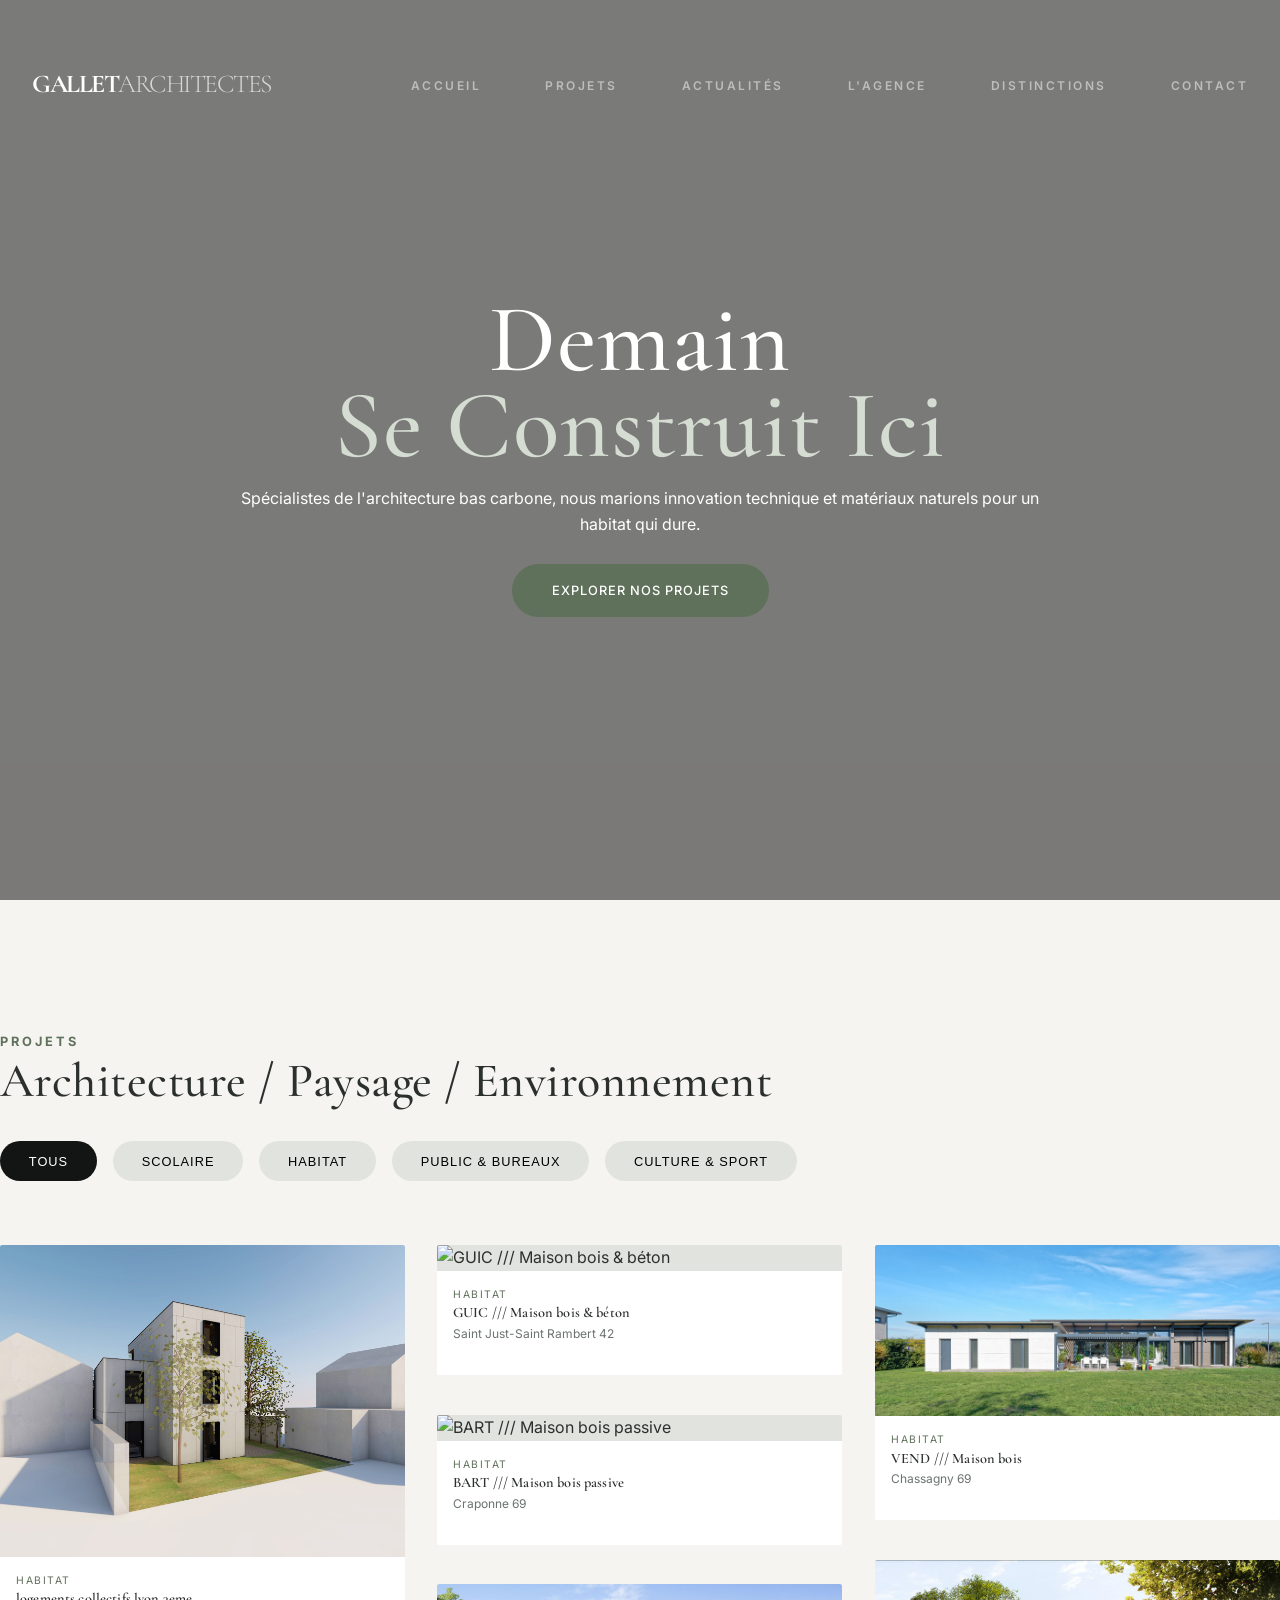
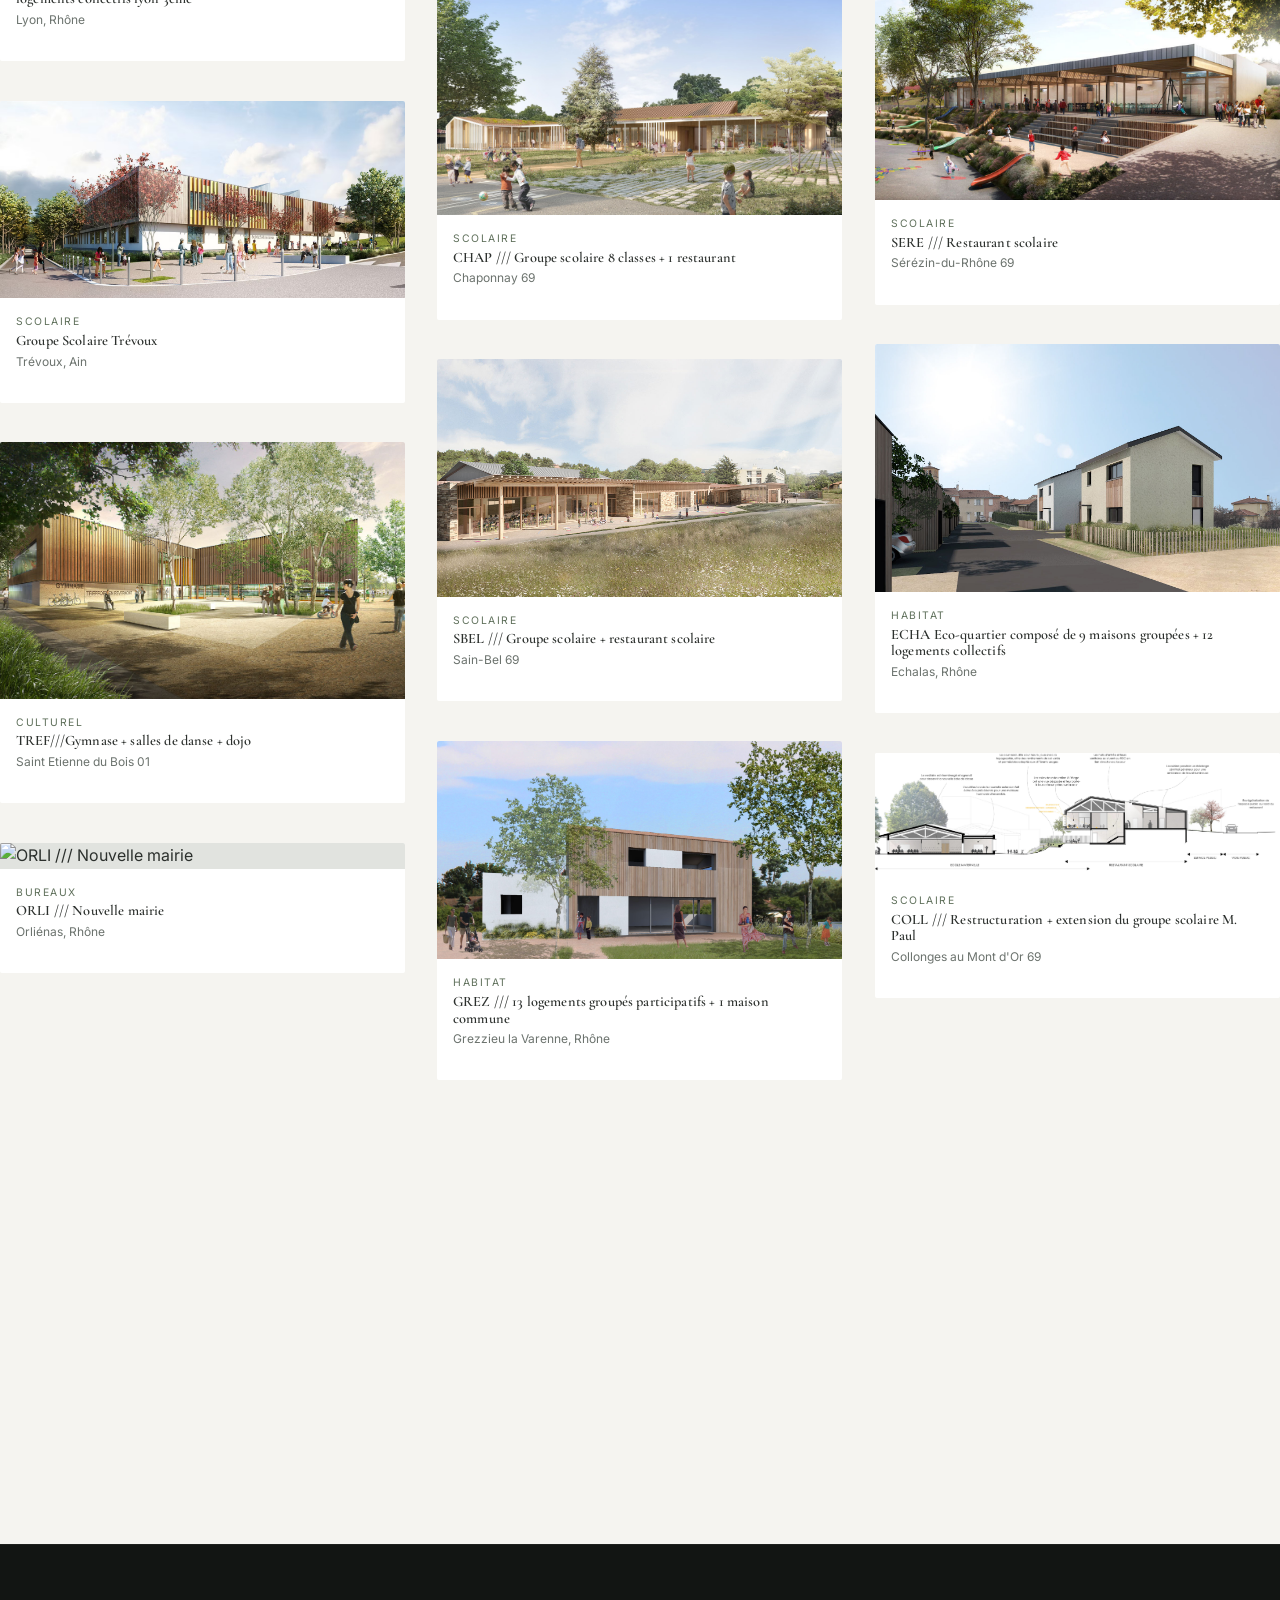
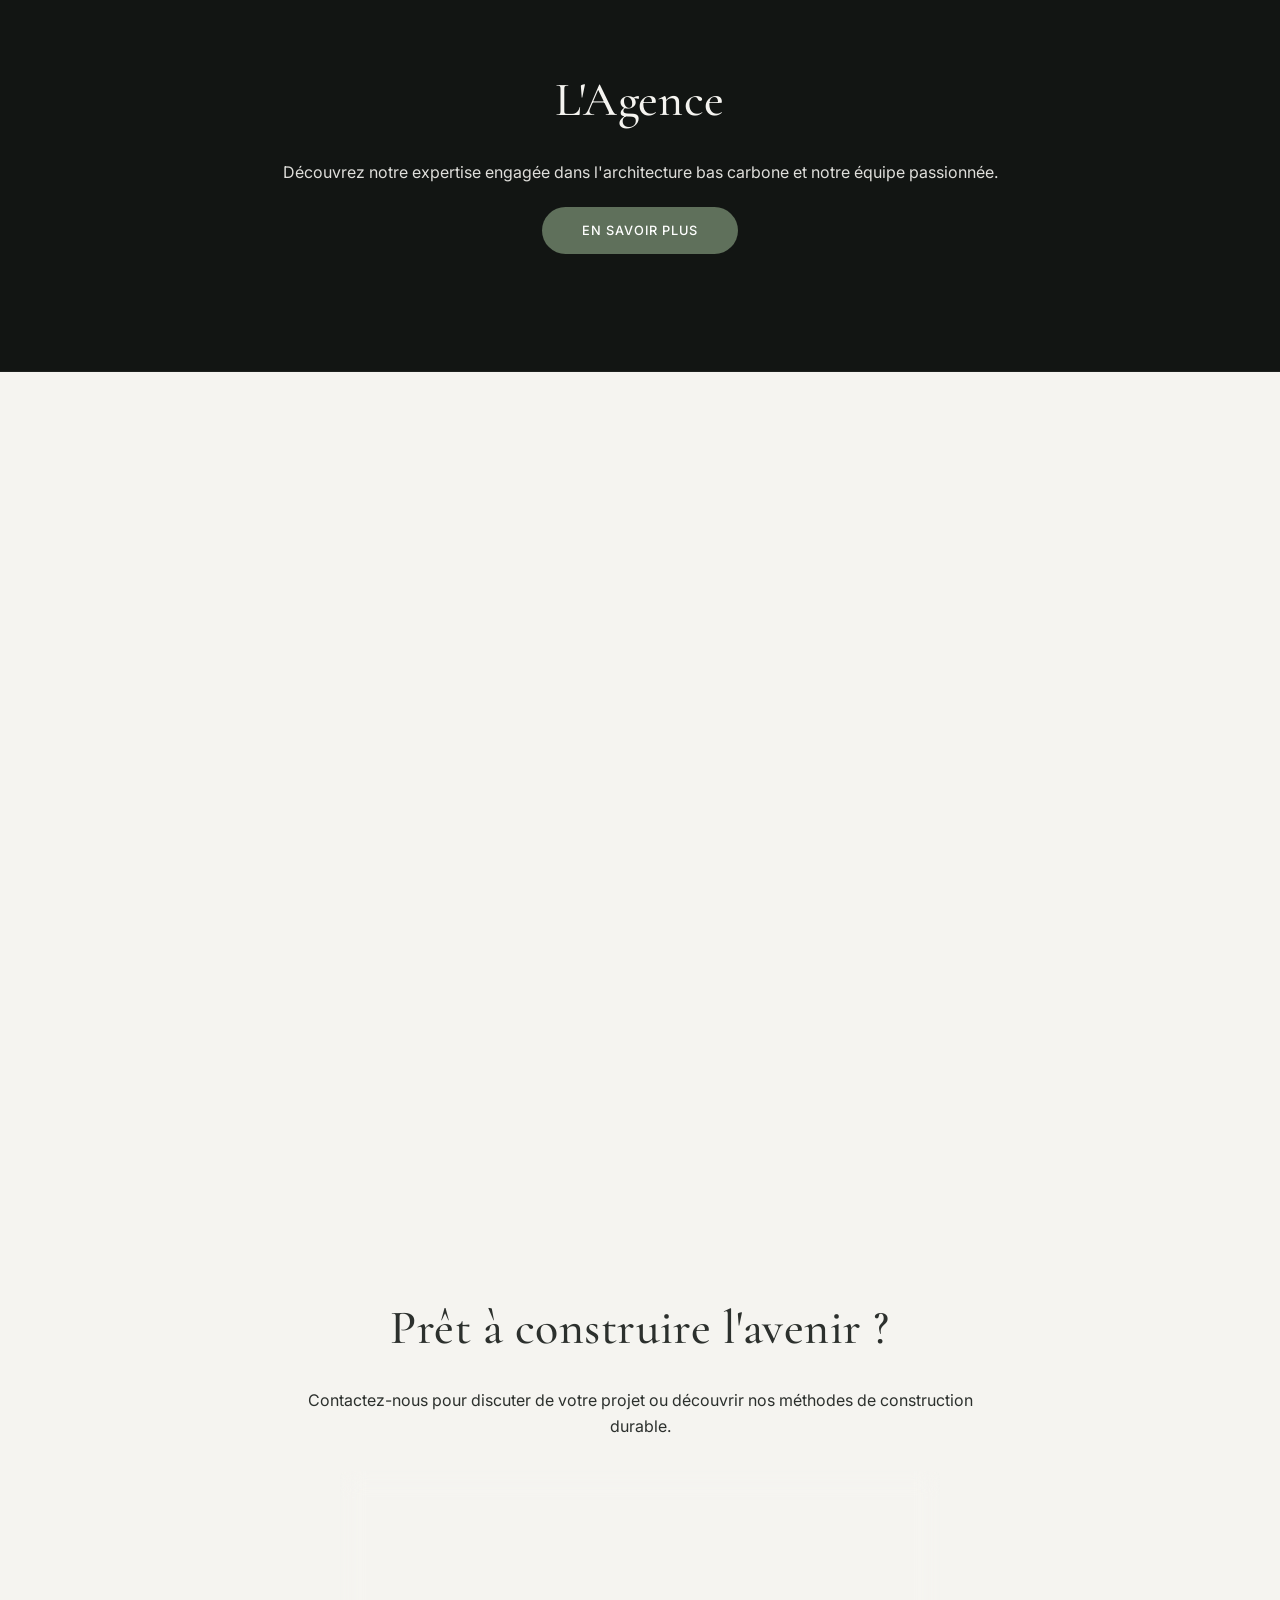
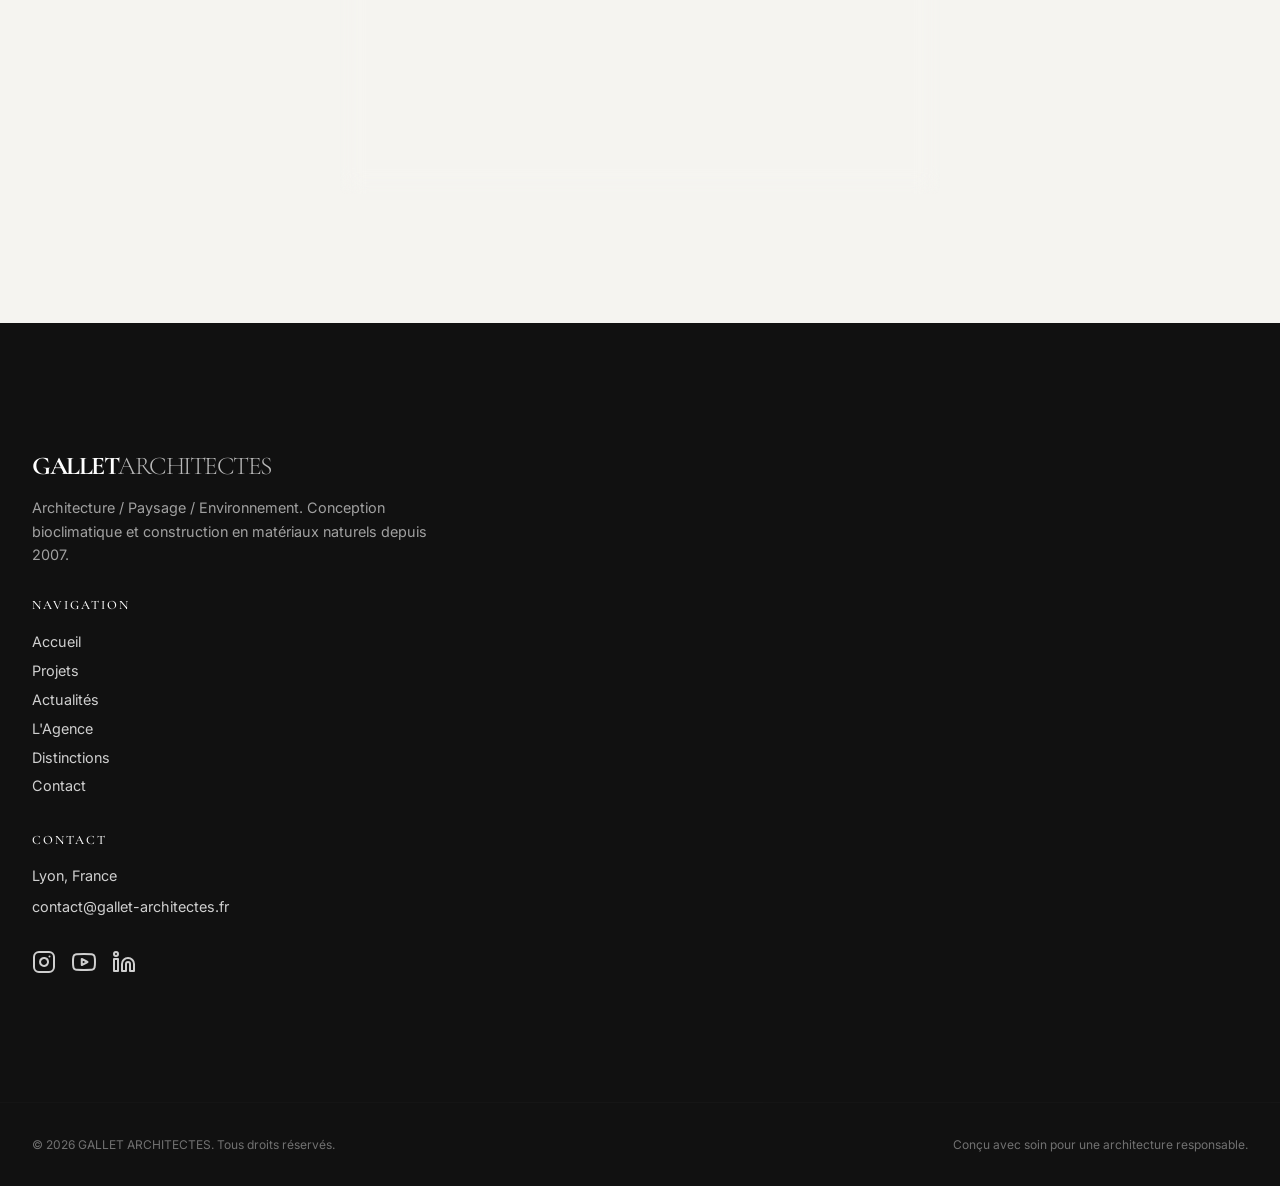
==== index.html @ 4861ad8f "premier commit" ====
<!DOCTYPE html>
<html lang="fr">

<head>
    <meta charset="UTF-8">
    <meta name="viewport" content="width=device-width, initial-scale=1.0">
    <title>GALLET ARCHITECTES | Architecture Bas Carbone & Environnement</title>
    <meta name="description"
        content="Agence d'architecture à Lyon spécialisée dans la construction durable : bois, paille, pierre massive et habitat passif.">

    <!-- Fonts -->
    <link rel="preconnect" href="https://fonts.googleapis.com">
    <link rel="preconnect" href="https://fonts.gstatic.com" crossorigin>
    <link
        href="https://fonts.googleapis.com/css2?family=Cormorant+Garamond:ital,wght@0,300;0,400;0,500;0,600;0,700;1,300;1,400&family=Inter:wght@300;400;500;600&display=swap"
        rel="stylesheet">

    <!-- Favicon -->
    <link rel="icon" type="image/svg+xml" href="favicon.svg">

    <!-- Styles -->
    <link rel="stylesheet" href="style.css">

    <style>
        /* In-page styling for specific 2.0 high-premium effects */
        .glass-card {
            background: rgba(245, 244, 240, 0.12);
            backdrop-filter: blur(12px);
            border: 1px solid rgba(255, 255, 255, 0.15);
            border-radius: 4px;
            padding: var(--space-md);
            transition: var(--transition);
        }

        .glass-card:hover {
            background: rgba(255, 255, 255, 0.2);
            border-color: var(--accent-light);
            box-shadow: 0 20px 40px rgba(0, 0, 0, 0.1);
        }

        .bg-dark {
            background-color: var(--primary);
            color: var(--off-white);
            border-top: 1px solid rgba(255, 255, 255, 0.05);
            border-bottom: 1px solid rgba(255, 255, 255, 0.05);
        }
    </style>
</head>

<body>

    <header id="main-header">
        <div class="container nav-content">
            <a href="#" class="logo">GALLET<span>ARCHITECTES</span></a>
            <button id="menu-toggle" aria-label="Menu">
                <span></span>
                <span></span>
                <span></span>
            </button>
            <nav id="main-nav">
                <ul>
                    <li><a href="index.html">Accueil</a></li>
                    <li><a href="projet.html">Projets</a></li>
                    <li><a href="actualites.html">Actualités</a></li>
                    <li><a href="agence.html">L'Agence</a></li>
                    <li><a href="distinctions.html">Distinctions</a></li>
                    <li><a href="index.html#contact">Contact</a></li>
                </ul>
            </nav>
        </div>
    </header>

    <main>
        <!-- Hero Section -->
        <section class="hero">
            <div class="video-background">
                <video autoplay muted loop playsinline>
                    <source src="video/video.mp4" type="video/mp4">
                    Votre navigateur ne supporte pas la vidéo.
                </video>
            </div>
            <div class="hero-overlay"></div>
            <div class="container hero-content">
                <h1 class="reveal">Demain <br><span>Se Construit Ici</span></h1>
                <p class="reveal" style="margin-bottom: 2.5rem;">Spécialistes de l'architecture bas carbone, nous
                    marions innovation technique et
                    matériaux naturels pour un habitat qui dure.</p>
                <div class="reveal">
                    <a href="projet.html" class="filter-btn active"
                        style="padding: 1.2rem 2.5rem; background: var(--accent); border: none;">Explorer nos
                        projets</a>
                </div>
            </div>
        </section>



        <!-- Projects Section -->
        <section id="projets" class="section-padding container">
            <div class="projects-header reveal">
                <span
                    style="text-transform: uppercase; letter-spacing: 3px; font-size: 0.8rem; color: var(--accent); font-weight: 700;">Projets</span>
                <h2 class="section-title">Architecture / Paysage / Environnement</h2>
                <div class="filter-group">
                    <button class="filter-btn active" data-filter="all">Tous</button>
                    <button class="filter-btn" data-filter="scolaire">Scolaire</button>
                    <button class="filter-btn" data-filter="habitat">Habitat</button>
                    <button class="filter-btn" data-filter="bureaux">Public & Bureaux</button>
                    <button class="filter-btn" data-filter="culturel">Culture & Sport</button>
                </div>
            </div>

            <div id="project-grid" class="project-grid grid reveal">
                <!-- Dynamically populated by script.js -->
            </div>
        </section>

        <!-- Agency Teaser Section -->
        <section id="agence" class="section-padding bg-dark">
            <div class="container" style="text-align: center;">
                <h2 class="section-title">L'Agence</h2>
                <p style="max-width: 800px; margin: 0 auto var(--space-md); opacity: 0.9;">Découvrez notre expertise
                    engagée dans l'architecture bas carbone et notre équipe passionnée.</p>
                <a href="agence.html" class="filter-btn active"
                    style="padding: 1rem 2.5rem; background: var(--accent); border: none;">En savoir plus</a>
            </div>
        </section>

        <!-- News Section -->
        <section id="news" class="section-padding container">
            <div class="reveal" style="margin-bottom: var(--space-lg); text-align: center;">
                <span
                    style="text-transform: uppercase; letter-spacing: 3px; font-size: 0.8rem; color: var(--accent); font-weight: 700;">Actualités</span>
                <h2 class="section-title"><a href="actualites.html">Dernières Nouvelles</a></h2>
            </div>

            <div id="news-container" class="grid">
                <!-- Dynamically populated by script.js -->
            </div>
        </section>

        <!-- CTA Section -->
        <section class="section-padding reveal" style="background-color: var(--off-white); text-align: center;">
            <div class="container">
                <h2 class="section-title">Prêt à construire l'avenir ?</h2>
                <p style="max-width: 700px; margin: 0 auto var(--space-md);">Contactez-nous pour discuter de votre
                    projet ou découvrir nos méthodes de construction durable.</p>
                <div id="contact" style="max-width: 600px; margin: 0 auto; text-align: left;">
                    <form id="contact-form" class="glass-card"
                        style="display: flex; flex-direction: column; gap: 1rem; background: white; padding: 2rem; border-radius: 8px; box-shadow: var(--shadow);">
                        <div style="display: flex; gap: 1rem; flex-wrap: wrap;">
                            <input type="text" placeholder="Votre nom" required
                                style="flex: 1; min-width: 200px; padding: 1rem; border: 1px solid var(--gray-light); border-radius: 4px; font-family: var(--font-main);">
                            <input type="email" placeholder="Votre email" required
                                style="flex: 1; min-width: 200px; padding: 1rem; border: 1px solid var(--gray-light); border-radius: 4px; font-family: var(--font-main);">
                        </div>
                        <textarea placeholder="Parlez-nous de votre projet..." required rows="5"
                            style="padding: 1rem; border: 1px solid var(--gray-light); border-radius: 4px; font-family: var(--font-main); resize: vertical;"></textarea>
                        <button type="submit" class="filter-btn active"
                            style="padding: 1.2rem; background: var(--primary); border: none; align-self: flex-start; margin-top: 0.5rem;">Envoyer
                            ma demande</button>
                    </form>
                </div>
            </div>
        </section>
    </main>

    <footer style="background: #111; color: white; padding: var(--space-xl) 0 var(--space-md);">
        <div class="container grid">
            <div>
                <h3 class="logo" style="margin-bottom: var(--space-sm);">GALLET<span>ARCHITECTES</span></h3>
                <p style="font-size: 0.9rem; opacity: 0.6; max-width: 400px;">Architecture / Paysage / Environnement.
                    Conception bioclimatique et construction en matériaux naturels depuis 2007.</p>
            </div>
            <div>
                <h4
                    style="margin-bottom: var(--space-sm); text-transform: uppercase; letter-spacing: 2px; font-size: 0.8rem;">
                    Navigation</h4>
                <ul style="font-size: 0.9rem; opacity: 0.8; line-height: 2;">
                    <li><a href="index.html">Accueil</a></li>
                    <li><a href="projet.html">Projets</a></li>
                    <li><a href="actualites.html">Actualités</a></li>
                    <li><a href="agence.html">L'Agence</a></li>
                    <li><a href="distinctions.html">Distinctions</a></li>
                    <li><a href="index.html#contact">Contact</a></li>
                </ul>
            </div>
            <div>
                <h4
                    style="margin-bottom: var(--space-sm); text-transform: uppercase; letter-spacing: 2px; font-size: 0.8rem;">
                    Contact</h4>
                <p style="font-size: 0.9rem; opacity: 0.8;">Lyon, France</p>
                <p style="font-size: 0.9rem; opacity: 0.8; margin-top: 0.5rem;">contact@gallet-architectes.fr</p>
                <div id="social-icons-container"
                    style="margin-top: var(--space-md); display: flex; gap: var(--space-sm);">
                    <!-- Social icons could go here -->
                </div>
            </div>
        </div>
        <div class="container"
            style="margin-top: var(--space-xl); padding-top: var(--space-md); border-top: 1px solid rgba(255,255,255,0.05); font-size: 0.75rem; opacity: 0.4; display: flex; justify-content: space-between;">
            <p>&copy; 2026 GALLET ARCHITECTES. Tous droits réservés.</p>
            <p>Conçu avec soin pour une architecture responsable.</p>

        </div>
    </footer>

    <!-- Project/News Modal -->
    <div id="project-modal" class="modal">
        <div class="modal-overlay"></div>
        <div class="modal-container" id="modal-container">
            <button class="modal-close">&times;</button>
            <div id="modal-content" class="modal-content">
                <!-- Populated by script.js -->
            </div>
        </div>
    </div>

    <script src="data.js"></script>
    <script src="script.js"></script>
</body>

</html>
---- style.css ----
/* Global Design System: Gallet Architectes 2.0 Premium */

:root {
    /* Colors - Curated Organic-Tech Palette */
    --primary: #121513; /* Forest Charcoal */
    --primary-charcoal: #121513;
    --accent: #5F705B; /* Sage Green */
    --accent-dark: #3E4B3B;
    --accent-light: #D5DDD3;
    --accent-clay: #C56C51; /* Warm Terracotta / Wood & Clay */
    --accent-clay-dark: #A3523B;
    --text: #2C302D; /* Mineral Charcoal */
    --text-muted: #6C736E;
    --off-white: #F5F4F0; /* Warm Limestone Beige */
    --gray-light: #E1E3DF;
    --glass: rgba(245, 244, 240, 0.75);
    --glass-border: rgba(95, 112, 91, 0.15);

    /* Typography */
    --font-main: 'Inter', sans-serif;
    --font-heading: 'Cormorant Garamond', serif;

    /* Spacing - Responsive */
    --container-w: 1600px;
    --space-xs: clamp(0.25rem, 1vw, 0.5rem);
    --space-sm: clamp(0.5rem, 2vw, 1rem);
    --space-md: clamp(1rem, 4vw, 2rem);
    --space-lg: clamp(2rem, 8vw, 4rem);
    --space-xl: clamp(4rem, 12vw, 8rem);

    /* Effects */
    --transition: all 0.6s cubic-bezier(0.16, 1, 0.3, 1);
    --transition-fast: all 0.3s cubic-bezier(0.16, 1, 0.3, 1);
    --shadow: 0 30px 60px rgba(18, 21, 19, 0.05);
}

/* Base Reset */
* {
    margin: 0;
    padding: 0;
    box-sizing: border-box;
}

html {
    scroll-behavior: smooth;
}

body {
    font-family: var(--font-main);
    color: var(--text);
    background-color: var(--off-white);
    line-height: 1.6;
    overflow-x: hidden;
}

.overflow-hidden {
    overflow: hidden;
}

h1,
h2,
h3,
h4 {
    font-family: var(--font-heading);
    font-weight: 500;
    line-height: 1.15;
    letter-spacing: 0.01em;
}

.section-title {
    font-size: clamp(2rem, 5vw, 3rem);
    margin-bottom: var(--space-md);
}

a {
    text-decoration: none;
    color: inherit;
    transition: var(--transition);
}

ul {
    list-style: none;
}

img {
    max-width: 100%;
    display: block;
}

.container {
    max-width: var(--container-w);
    margin: 0 auto;
    padding: 0 var(--space-md);
}

.grid {
    display: grid;
    gap: var(--space-md);
}

.section-padding {
    padding: var(--space-xl) 0;
}



/* Header & Navigation */
#main-header {
    position: fixed;
    top: 0;
    left: 0;
    width: 100%;
    z-index: 1000;
    padding: var(--space-lg) 0;
    transition: var(--transition);
    color: white; /* Default state on Hero */
}

#main-header.scrolled {
    background: rgba(255, 255, 255, 0.98);
    backdrop-filter: blur(15px);
    padding: var(--space-sm) 0;
    box-shadow: 0 10px 30px rgba(0, 0, 0, 0.03);
    color: var(--primary);
}

.logo {
    font-family: var(--font-heading);
    font-weight: 900;
    letter-spacing: -1.5px;
    font-size: 1.6rem;
    text-transform: uppercase;
    color: inherit;
    transition: var(--transition-fast);
}

.logo span {
    font-weight: 300;
    opacity: 0.7;
}

.nav-content {
    display: flex;
    justify-content: space-between;
    align-items: center;
}

/* Hamburger Menu Toggle */
#menu-toggle {
    display: none;
    flex-direction: column;
    justify-content: space-between;
    width: 30px;
    height: 20px;
    background: none;
    border: none;
    cursor: pointer;
    z-index: 1001;
    padding: 0;
}

#menu-toggle span {
    display: block;
    width: 100%;
    height: 2px;
    background-color: currentColor;
    transition: var(--transition);
}

#menu-toggle.active span:nth-child(1) {
    transform: translateY(9px) rotate(45deg);
}

#menu-toggle.active span:nth-child(2) {
    opacity: 0;
}

#menu-toggle.active span:nth-child(3) {
    transform: translateY(-9px) rotate(-45deg);
}

nav ul {
    display: flex;
    gap: var(--space-lg);
}

nav a {
    font-size: 0.75rem;
    font-weight: 600;
    text-transform: uppercase;
    letter-spacing: 2.5px;
    color: inherit;
    opacity: 0.5;
    transition: var(--transition-fast);
}

nav a:hover,
nav a.active {
    opacity: 1;
}

#news-container {
    grid-template-columns: repeat(auto-fit, minmax(min(100%, 350px), 1fr));
    gap: var(--space-md);
}
.hero {
    height: 100vh;
    position: relative;
    display: flex;
    align-items: center;
    justify-content: center;
    color: white;
    text-align: center;
}

.video-background {
    position: absolute;
    top: 0;
    left: 0;
    width: 100%;
    height: 100%;
    z-index: 0;
}

.video-background video {
    position: absolute;
    top: 50%;
    left: 50%;
    width: 100%;
    height: 100%;
    transform: translate(-50%, -50%);
    object-fit: cover;
    pointer-events: none;
}

.hero-overlay {
    position: absolute;
    top: 0;
    left: 0;
    width: 100%;
    height: 100%;
    background: rgba(0, 0, 0, 0.5);
    /* Semi-transparent black */
    z-index: 1;
}

.hero-content {
    position: relative;
    z-index: 2;
    max-width: 900px;
}

.hero h1 {
    font-size: clamp(3rem, 8vw, 6rem);
    margin-bottom: var(--space-sm);
    line-height: 0.9;
}

.hero h1 span {
    color: var(--accent-light);
}

.filter-group {
    display: flex;
    gap: 1rem;
    flex-wrap: wrap;
    margin-top: var(--space-md);
}

/* Buttons */
.filter-btn {
    padding: 0.8rem 1.8rem;
    border: none;
    background: var(--gray-light);
    border-radius: 50px;
    cursor: pointer;
    font-size: 0.8rem;
    font-weight: 500;
    text-transform: uppercase;
    letter-spacing: 1px;
    transition: var(--transition);
}

.filter-btn.active,
.filter-btn:hover {
    background: var(--primary);
    color: white;
}

/* Project Grid (Masonry Inspired) */
.project-grid {
    display: block;
    columns: 3;
    column-gap: var(--space-md);
    margin-top: var(--space-lg);
}

.project-card {
    break-inside: avoid;
    margin-bottom: var(--space-md);
    cursor: pointer;
    position: relative;
    overflow: hidden;
    background: white;
    transition: var(--transition);
    border-radius: 2px;
    display: inline-block;
    width: 100%;
}

.project-img-fallback {
    width: 100%;
    background: var(--gray-light);
    overflow: hidden;
}

.project-card:hover {
    box-shadow: var(--shadow);
}

.project-card img {
    width: 100%;
    height: 100%;
    object-fit: cover;
    transition: transform 1.2s cubic-bezier(0.16, 1, 0.3, 1);
}

.project-card:hover img {
    transform: scale(1.08);
}

.project-overlay {
    position: absolute;
    inset: 0;
    background: linear-gradient(to top, rgba(0,0,0,0.8) 0%, transparent 60%);
    display: flex;
    flex-direction: column;
    justify-content: flex-end;
    padding: var(--space-md);
    opacity: 0;
    transition: var(--transition);
    z-index: 2;
}

.project-card:hover .project-overlay {
    opacity: 1;
}

.overlay-content {
    color: white;
    transform: translateY(20px);
    transition: var(--transition);
}

.project-card:hover .overlay-content {
    transform: translateY(0);
}

/* Team Section */
.team-grid {
    display: grid;
    grid-template-columns: repeat(auto-fit, minmax(200px, 1fr));
    gap: var(--space-lg);
    margin-top: var(--space-md);
}

.team-member {
    text-align: left;
}

.team-img-container {
    width: 100%;
    aspect-ratio: 1/1;
    overflow: hidden;
    background: var(--gray-light);
    margin-bottom: var(--space-sm);
    border-radius: 4px;
}

.team-member img {
    width: 100%;
    height: 100%;
    object-fit: cover;
    filter: grayscale(100%);
    transition: var(--transition);
}

.team-member:hover img {
    filter: grayscale(0%);
    transform: scale(1.05);
}

.team-member h4 {
    margin-bottom: 5px;
    font-size: 1.1rem;
    color: var(--primary);
}

.team-member p {
    font-size: 0.85rem;
    color: var(--text-muted);
}

.project-info-static {
    padding: var(--space-sm) var(--space-md) var(--space-md) var(--space-sm);
}

.project-info-static h3 {
    font-size: 1rem;
    margin-bottom: 2px;
}

.project-info-static p {
    font-size: 0.8rem;
    color: var(--text-muted);
}

/* Glass Cards */
.glass-card {
    background: var(--glass);
    backdrop-filter: blur(10px);
    border: 1px solid var(--glass-border);
    padding: var(--space-md);
}

/* Modal Styles */
.modal {
    position: fixed;
    top: 0;
    left: 0;
    width: 100%;
    height: 100%;
    z-index: 2000;
    display: none;
    align-items: center;
    justify-content: center;
    padding: var(--space-md);
}

.modal.active {
    display: flex;
}

.modal-overlay {
    position: absolute;
    top: 0;
    left: 0;
    width: 100%;
    height: 100%;
    background: rgba(0, 0, 0, 0.6);
    backdrop-filter: blur(5px);
}

.modal-container {
    position: relative;
    width: 100%;
    max-width: 1000px;
    max-height: 95vh;
    background: white;
    padding: var(--space-lg);
    border-radius: 4px;
    z-index: 1;
    overflow-y: auto;
    animation: modal-in 0.8s cubic-bezier(0.16, 1, 0.3, 1);
    box-shadow: 0 30px 100px rgba(0,0,0,0.3);
}


@keyframes modal-in {
    from {
        opacity: 0;
        transform: translateY(20px) scale(0.95);
    }

    to {
        opacity: 1;
        transform: translateY(0) scale(1);
    }
}

.modal-close {
    position: absolute;
    top: 1.5rem;
    right: 1.5rem;
    background: none;
    border: none;
    font-size: 2rem;
    cursor: pointer;
    color: var(--primary);
    opacity: 0.5;
}

/* Reveal Animation */
.reveal {
    opacity: 0;
    transform: translateY(40px);
    transition: opacity 1.2s cubic-bezier(0.16, 1, 0.3, 1), transform 1.2s cubic-bezier(0.16, 1, 0.3, 1);
    will-change: transform, opacity;
}

.reveal.active {
    opacity: 1;
    transform: translateY(0);
}



/* Responsive */
@media (max-width: 1200px) {
    :root {
        --space-xl: 6rem;
    }
}

@media (max-width: 1024px) {
    .project-grid {
        columns: 2;
    }

    .section-padding {
        padding: var(--space-lg) 0;
    }
    
    footer .container.grid {
        grid-template-columns: 1fr 1fr;
    }
}

@media (max-width: 768px) {
    #menu-toggle {
        display: flex;
    }

    nav {
        position: fixed;
        top: 0;
        right: -100%;
        width: 100%;
        height: 100vh;
        background: var(--primary);
        color: white;
        display: flex;
        align-items: center;
        justify-content: center;
        transition: 0.5s cubic-bezier(0.77, 0, 0.175, 1);
        z-index: 1000;
    }

    nav.active {
        right: 0;
    }

    nav ul {
        flex-direction: column;
        align-items: center;
        gap: 2rem;
    }

    nav a {
        font-size: 1.5rem;
    }

    .hero h1 {
        font-size: clamp(2.5rem, 12vw, 4rem);
    }

    footer .container.grid {
        grid-template-columns: 1fr;
        gap: var(--space-md);
        text-align: center;
    }

    footer .logo {
        margin: 0 auto var(--space-sm);
    }

    footer .container:last-child {
        flex-direction: column;
        gap: 10px;
        text-align: center;
    }

    .distinction-item {
        grid-template-columns: 1fr;
        text-align: center;
        gap: var(--space-sm);
    }

    .dist-year {
        font-size: 3rem;
    }

    .dist-badge {
        text-align: center;
    }
}

@media (max-width: 480px) {
    .project-grid {
        columns: 1;
    }

    .filter-group {
        justify-content: center;
    }

    .section-padding {
        padding: var(--space-md) 0;
    }
}

/* Distinction Styles */
.distinction-list {
    display: flex;
    flex-direction: column;
}

.distinction-item {
    display: grid;
    grid-template-columns: 120px 1fr 100px;
    gap: var(--space-md);
    padding: var(--space-md) 0;
    border-bottom: 1px solid var(--gray-light);
    align-items: center;
    transition: var(--transition);
}

.distinction-item:hover {
    background: white;
    padding-left: var(--space-sm);
    padding-right: var(--space-sm);
    box-shadow: var(--shadow);
}

.dist-year {
    font-size: 2.5rem;
    font-weight: 300;
    color: var(--gray-light);
    transition: var(--transition);
}

.distinction-item:hover .dist-year {
    color: var(--accent);
}

.dist-tag {
    font-size: 0.7rem;
    text-transform: uppercase;
    letter-spacing: 1px;
    color: var(--accent);
    display: block;
    margin-bottom: 5px;
}

.dist-badge {
    font-size: 0.75rem;
    text-transform: uppercase;
    letter-spacing: 1px;
    font-weight: 700;
    color: var(--text-muted);
    text-align: right;
}

.tab-content {
    animation: fadeIn 0.5s ease;
}

@keyframes fadeIn {
    from { opacity: 0; transform: translateY(10px); }
    to { opacity: 1; transform: translateY(0); }
}

/* ==========================================================================
   2.0 PREMIUM DETAILS LAYOUT (`projet-detail.html`)
   ========================================================================== */

/* Breadcrumbs & Back Link */
.detail-breadcrumbs {
    margin-bottom: var(--space-md);
}

.back-link {
    display: inline-flex;
    align-items: center;
    gap: 8px;
    font-size: 0.8rem;
    font-weight: 700;
    text-transform: uppercase;
    letter-spacing: 2px;
    color: var(--accent);
    transition: var(--transition-fast);
    padding: 10px 10px 10px 0;
    position: relative;
    z-index: 50;
}

.back-link svg {
    transition: transform 0.3s ease;
    pointer-events: none;
}

.back-link:hover {
    color: var(--primary);
}

.back-link:hover svg {
    transform: translateX(-5px);
}

/* Main Grid Layout */
.project-detail-layout {
    display: grid;
    grid-template-columns: 1.2fr 1fr;
    gap: var(--space-lg);
    align-items: start;
    margin-bottom: var(--space-xl);
}

/* Left Pane: Sticky Gallery */
.detail-left-pane {
    position: sticky;
    top: 120px;
    display: flex;
    flex-direction: column;
    gap: var(--space-sm);
}

.detail-gallery-sticky {
    width: 100%;
    border-radius: 4px;
    overflow: hidden;
    background: var(--gray-light);
    box-shadow: var(--shadow);
}

/* Carousel Overrides for Premium 2.0 */
#detail-carousel {
    position: relative;
    aspect-ratio: 16/10;
    width: 100%;
    overflow: hidden;
}

#detail-carousel-inner {
    display: flex;
    width: 100%;
    height: 100%;
    position: relative;
}

#detail-carousel .carousel-item {
    position: absolute;
    top: 0;
    left: 0;
    width: 100%;
    height: 100%;
    object-fit: cover;
    opacity: 0;
    transition: opacity 0.8s cubic-bezier(0.16, 1, 0.3, 1);
    z-index: 1;
}

#detail-carousel .carousel-item.active {
    opacity: 1;
    z-index: 2;
}

#detail-carousel .carousel-btn {
    position: absolute;
    top: 50%;
    transform: translateY(-50%);
    background: rgba(245, 244, 240, 0.9);
    border: 1px solid rgba(18, 21, 19, 0.05);
    color: var(--primary);
    width: 44px;
    height: 44px;
    border-radius: 50%;
    display: flex;
    align-items: center;
    justify-content: center;
    cursor: pointer;
    z-index: 10;
    transition: var(--transition-fast);
    backdrop-filter: blur(5px);
}

#detail-carousel .carousel-btn:hover {
    background: var(--primary);
    color: white;
    box-shadow: 0 10px 20px rgba(0,0,0,0.1);
}

#detail-carousel .carousel-btn.prev {
    left: 20px;
}

#detail-carousel .carousel-btn.next {
    right: 20px;
}

#detail-carousel .carousel-indicators {
    position: absolute;
    bottom: 20px;
    left: 50%;
    transform: translateX(-50%);
    display: flex;
    gap: 8px;
    z-index: 10;
    background: rgba(18, 21, 19, 0.2);
    padding: 8px 14px;
    border-radius: 30px;
    backdrop-filter: blur(5px);
}

#detail-carousel .indicator {
    width: 8px;
    height: 8px;
    border-radius: 50%;
    background: rgba(255, 255, 255, 0.5);
    cursor: pointer;
    transition: var(--transition-fast);
}

#detail-carousel .indicator.active {
    background: white;
    transform: scale(1.3);
}

/* Single Image View */
.single-image-container {
    width: 100%;
    aspect-ratio: 16/10;
}

.detail-single-image {
    width: 100%;
    height: 100%;
    object-fit: cover;
}

/* Photo Credits */
.photo-credit {
    font-size: 0.75rem;
    color: var(--text-muted);
    font-weight: 500;
    letter-spacing: 0.5px;
    margin-top: var(--space-xs);
    display: flex;
    justify-content: flex-end;
    gap: 5px;
}

.photo-credit span {
    text-transform: uppercase;
    font-weight: 700;
    opacity: 0.7;
}

/* Right Pane: Content & Specifications */
.detail-right-pane {
    padding-left: var(--space-md);
    display: flex;
    flex-direction: column;
    gap: var(--space-md);
}

/* Header Text */
.detail-header-text {
    border-bottom: 1px solid var(--gray-light);
    padding-bottom: var(--space-sm);
}

.detail-category-label {
    font-size: 0.7rem;
    font-weight: 800;
    letter-spacing: 3px;
    color: var(--accent-clay);
    display: block;
    margin-bottom: 8px;
}

.detail-main-title {
    font-family: var(--font-heading);
    font-size: clamp(2rem, 4vw, 3.2rem);
    font-weight: 800;
    line-height: 1.1;
    color: var(--primary);
    letter-spacing: -1.5px;
    margin-bottom: 8px;
}

.detail-location-sub {
    font-size: 0.9rem;
    font-weight: 600;
    color: var(--text-muted);
    letter-spacing: 0.5px;
}

/* Ecological Material Badges */
.project-badges-container {
    background: white;
    border: 1px solid var(--gray-light);
    padding: var(--space-sm);
    border-radius: 4px;
}

.badges-flex {
    display: flex;
    flex-wrap: wrap;
    gap: 8px;
}

.badge {
    display: inline-flex;
    align-items: center;
    gap: 6px;
    font-size: 0.75rem;
    font-weight: 700;
    padding: 6px 12px;
    border-radius: 30px;
    letter-spacing: 0.5px;
    text-transform: uppercase;
}

.badge-wood {
    background: #EAF0EB;
    color: #2F5938;
    border: 1px solid #D5E1D6;
}

.badge-straw {
    background: #FEF9EB;
    color: #795B13;
    border: 1px solid #FDF0CE;
}

.badge-stone {
    background: #F2F2F2;
    color: #4D4D4D;
    border: 1px solid #E1E1E1;
}

.badge-earth {
    background: #FAF0EC;
    color: #8C472B;
    border: 1px solid #F5E0D7;
}

.badge-energy {
    background: #EBF7FF;
    color: #1A5E8C;
    border: 1px solid #D1EEFF;
}

/* Long Description & Content */
.detail-text-content {
    background: white;
    border: 1px solid var(--gray-light);
    padding: var(--space-md);
    border-radius: 4px;
}

.project-long-desc {
    font-size: 1.05rem;
    line-height: 1.8;
    color: var(--text);
}

/* Fiche Technique Grid style 2.0 */
.project-specs-grid {
    background: white;
    border: 1px solid var(--gray-light);
    padding: var(--space-md);
    border-radius: 4px;
}

.specs-title {
    font-family: var(--font-heading);
    font-size: 0.9rem;
    text-transform: uppercase;
    letter-spacing: 2px;
    color: var(--primary);
    border-bottom: 2px solid var(--accent);
    padding-bottom: 8px;
    margin-bottom: var(--space-sm);
    font-weight: 800;
}

.specs-table-2 {
    display: flex;
    flex-direction: column;
}

.spec-row-2 {
    display: flex;
    justify-content: space-between;
    padding: 12px 0;
    border-bottom: 1px solid var(--off-white);
    font-size: 0.9rem;
    transition: var(--transition-fast);
}

.spec-row-2:hover {
    padding-left: 8px;
    background: var(--off-white);
}

.spec-row-2:last-child {
    border-bottom: none;
}

.spec-row-2 .label {
    font-weight: 700;
    color: var(--text-muted);
}

.spec-row-2 .val {
    font-weight: 500;
    color: var(--primary);
    text-align: right;
    max-width: 60%;
}

/* Ecological Details List */
.project-specs-list-container {
    background: white;
    border: 1px solid var(--gray-light);
    padding: var(--space-md);
    border-radius: 4px;
}

.eco-specs-list {
    list-style: none;
    padding: 0;
    display: flex;
    flex-direction: column;
    gap: 12px;
}

.eco-specs-list li {
    display: flex;
    gap: 10px;
    font-size: 0.9rem;
    line-height: 1.6;
}

.eco-specs-list .bullet {
    color: var(--accent-clay);
    font-weight: bold;
}

.eco-specs-list .text {
    color: var(--text);
}

/* Action buttons */
.action-btn-pill {
    display: inline-flex;
    align-items: center;
    justify-content: center;
    gap: 10px;
    padding: 14px 24px;
    font-size: 0.8rem;
    font-weight: 700;
    text-transform: uppercase;
    letter-spacing: 1.5px;
    border-radius: 50px;
    cursor: pointer;
    transition: var(--transition-fast);
    font-family: var(--font-main);
}

.btn-outline {
    background: none;
    border: 1.5px solid var(--primary);
    color: var(--primary);
}

.btn-outline:hover {
    background: var(--primary);
    color: white;
}

.btn-filled {
    background: var(--accent-clay);
    border: 1.5px solid var(--accent-clay);
    color: white;
    flex-grow: 1;
}

.btn-filled:hover {
    background: var(--accent-clay-dark);
    border-color: var(--accent-clay-dark);
    box-shadow: 0 10px 20px rgba(197, 108, 81, 0.15);
}

/* Centered section headers */
.section-header-centered {
    margin-bottom: var(--space-lg);
    text-align: center;
}

.sub-indicator {
    font-size: 0.75rem;
    font-weight: 800;
    text-transform: uppercase;
    letter-spacing: 4px;
    color: var(--accent-clay);
    display: block;
    margin-bottom: 10px;
}

/* Project cards type 2.0 (Recommendations) */
.project-grid-2 {
    display: grid;
    grid-template-columns: repeat(auto-fit, minmax(280px, 1fr));
    gap: var(--space-md);
}

.project-card-2 {
    background: white;
    border-radius: 4px;
    overflow: hidden;
    border: 1px solid var(--gray-light);
    cursor: pointer;
    transition: var(--transition);
}

.project-card-2:hover {
    box-shadow: var(--shadow);
    transform: translateY(-5px);
    border-color: var(--accent);
}

.card-img-wrapper {
    width: 100%;
    aspect-ratio: 4/3;
    overflow: hidden;
    position: relative;
    background: var(--gray-light);
}

.card-img-wrapper img {
    width: 100%;
    height: 100%;
    object-fit: cover;
    transition: transform 1.2s cubic-bezier(0.16, 1, 0.3, 1);
}

.project-card-2:hover .card-img-wrapper img {
    transform: scale(1.06);
}

.card-overlay-modern {
    position: absolute;
    inset: 0;
    background: rgba(18, 21, 19, 0.3);
    opacity: 0;
    transition: var(--transition-fast);
    display: flex;
    align-items: center;
    justify-content: center;
    z-index: 2;
}

.project-card-2:hover .card-overlay-modern {
    opacity: 1;
}

.card-arrow-btn {
    width: 50px;
    height: 50px;
    border-radius: 50%;
    background: white;
    color: var(--primary);
    display: flex;
    align-items: center;
    justify-content: center;
    transform: scale(0.8);
    transition: var(--transition);
}

.project-card-2:hover .card-arrow-btn {
    transform: scale(1);
}

.card-text-wrapper {
    padding: var(--space-sm);
}

.card-category {
    font-size: 0.65rem;
    font-weight: 800;
    letter-spacing: 2px;
    color: var(--accent);
    display: block;
    margin-bottom: 6px;
}

.card-title {
    font-family: var(--font-heading);
    font-size: 1.05rem;
    font-weight: 700;
    color: var(--primary);
    margin-bottom: 4px;
    letter-spacing: -0.5px;
    line-height: 1.3;
}

.card-location {
    font-size: 0.8rem;
    color: var(--text-muted);
}

/* ==========================================================================
   2.0 GLASSMORPHISM OVERRIDES & RESPONSIVE TWEAKS
   ========================================================================== */

/* Glass Cards 2.0 */
.glass-card {
    background: rgba(255, 255, 255, 0.75);
    backdrop-filter: blur(15px);
    border: 1px solid rgba(95, 112, 91, 0.15);
    border-radius: 4px;
}

/* Grid Border Accent effect */
.grid-lines-effect {
    position: relative;
}

.grid-lines-effect::before {
    content: '';
    position: absolute;
    left: 0;
    top: 0;
    height: 100%;
    width: 1px;
    background: var(--gray-light);
}

/* Responsive Overrides for detail page layout */
@media (max-width: 1024px) {
    .project-detail-layout {
        grid-template-columns: 1fr;
        gap: var(--space-md);
    }
    
    .detail-left-pane {
        position: relative;
        top: 0;
    }
    
    .detail-right-pane {
        padding-left: 0;
    }
}

@media (max-width: 768px) {
    .detail-actions-panel {
        flex-direction: column;
    }
    
    .btn-outline, .btn-filled {
        width: 100%;
    }
}
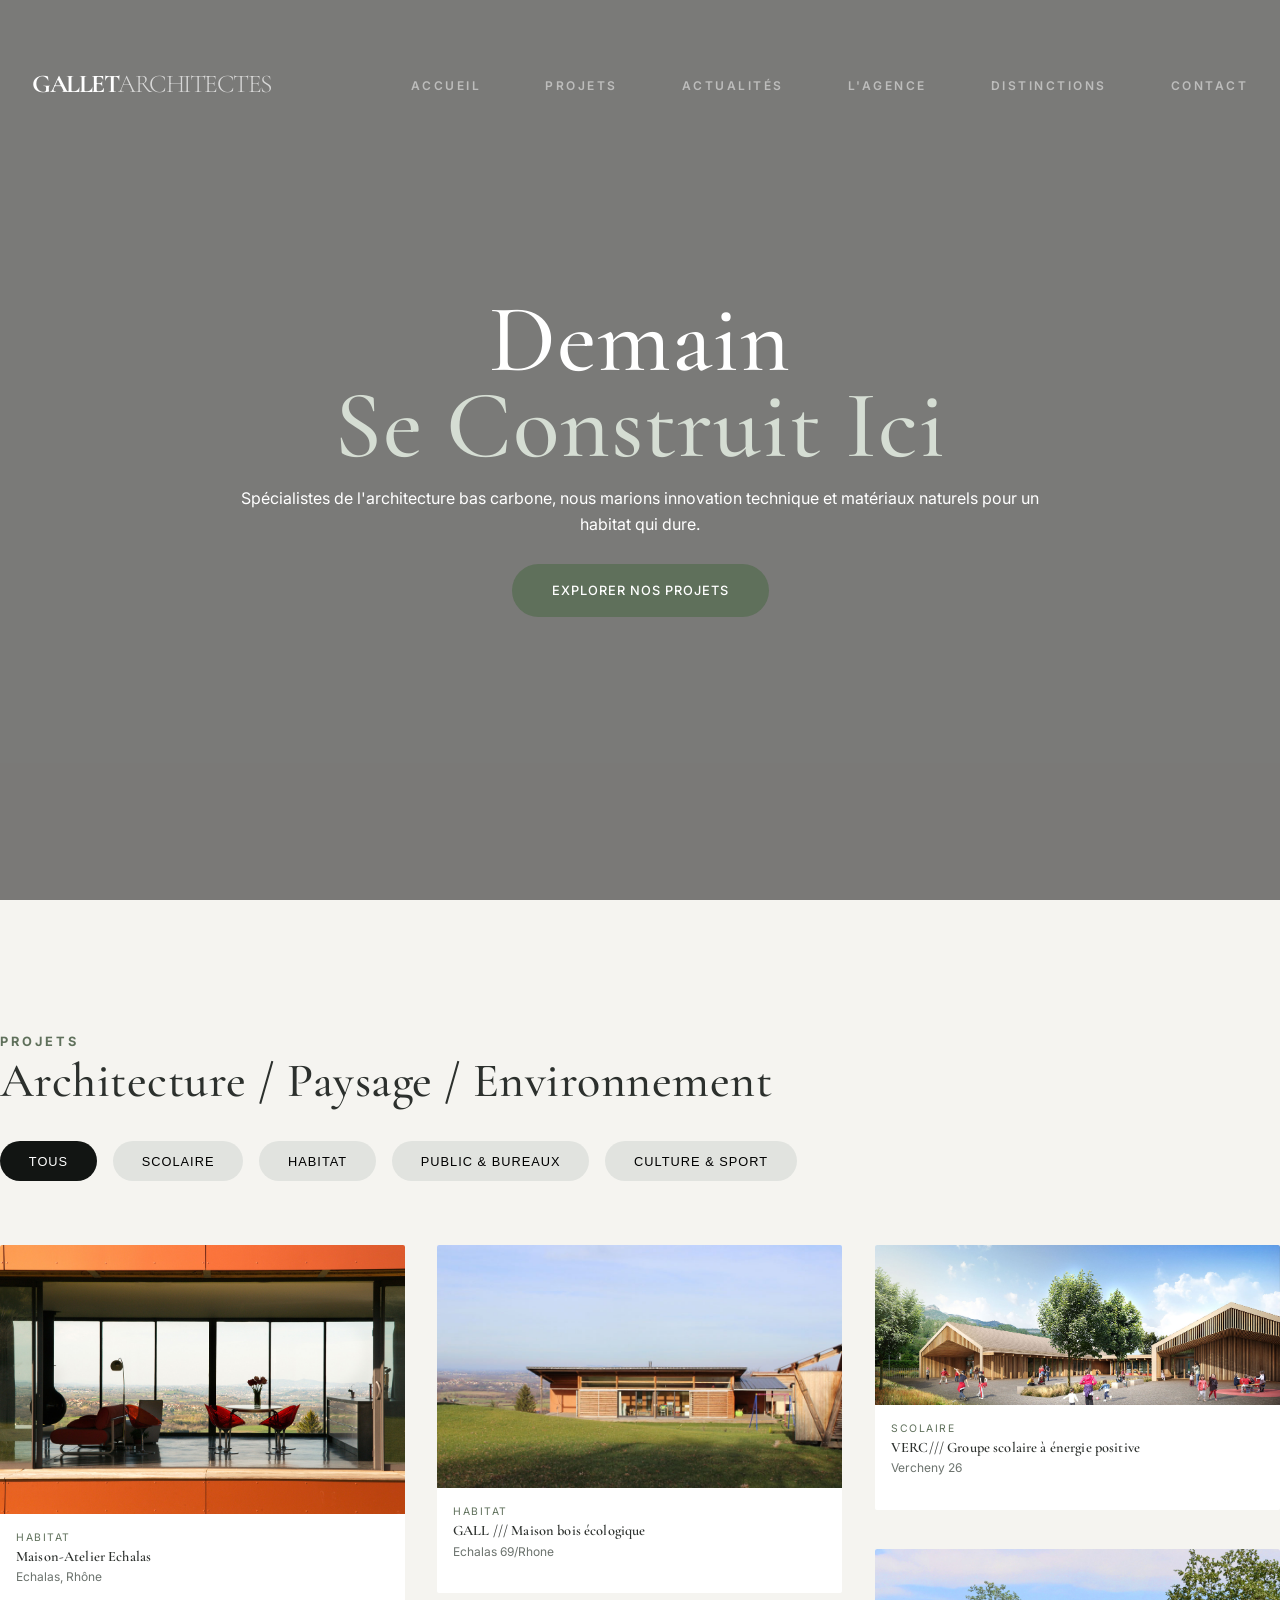
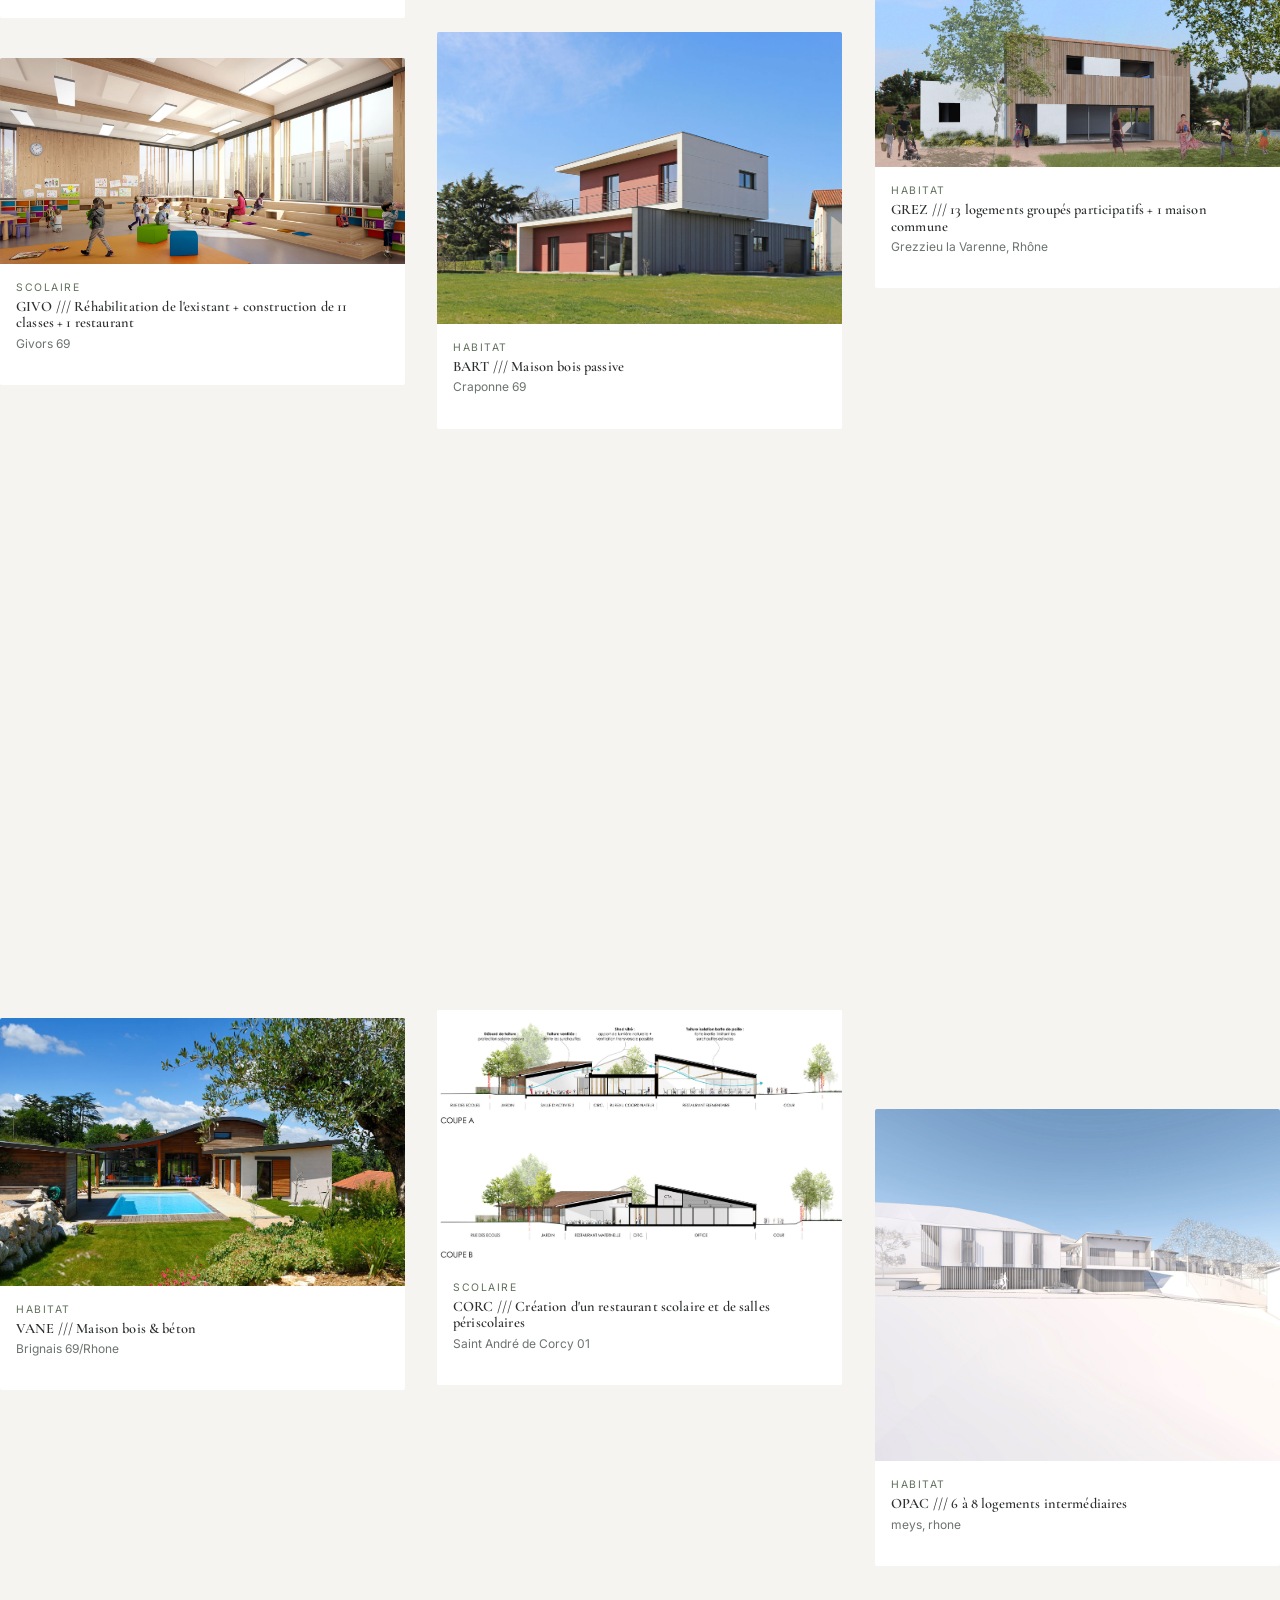
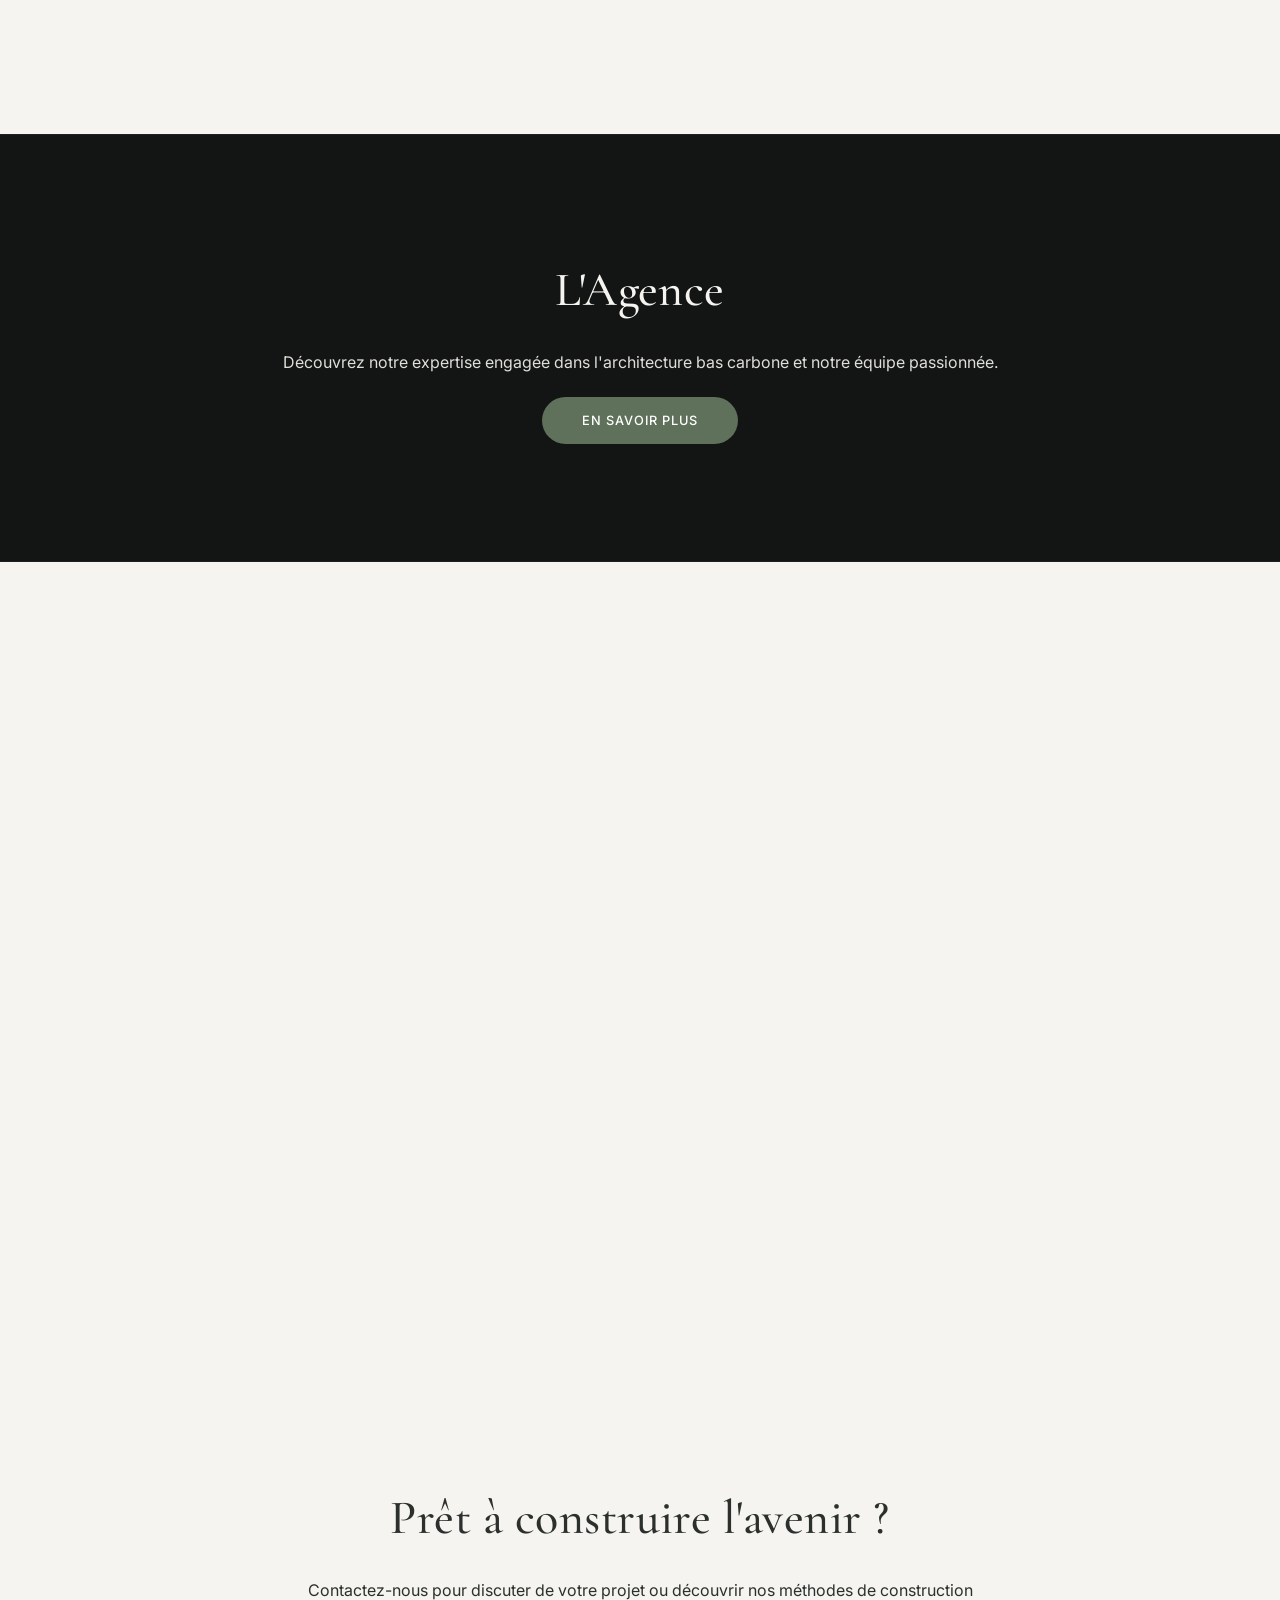
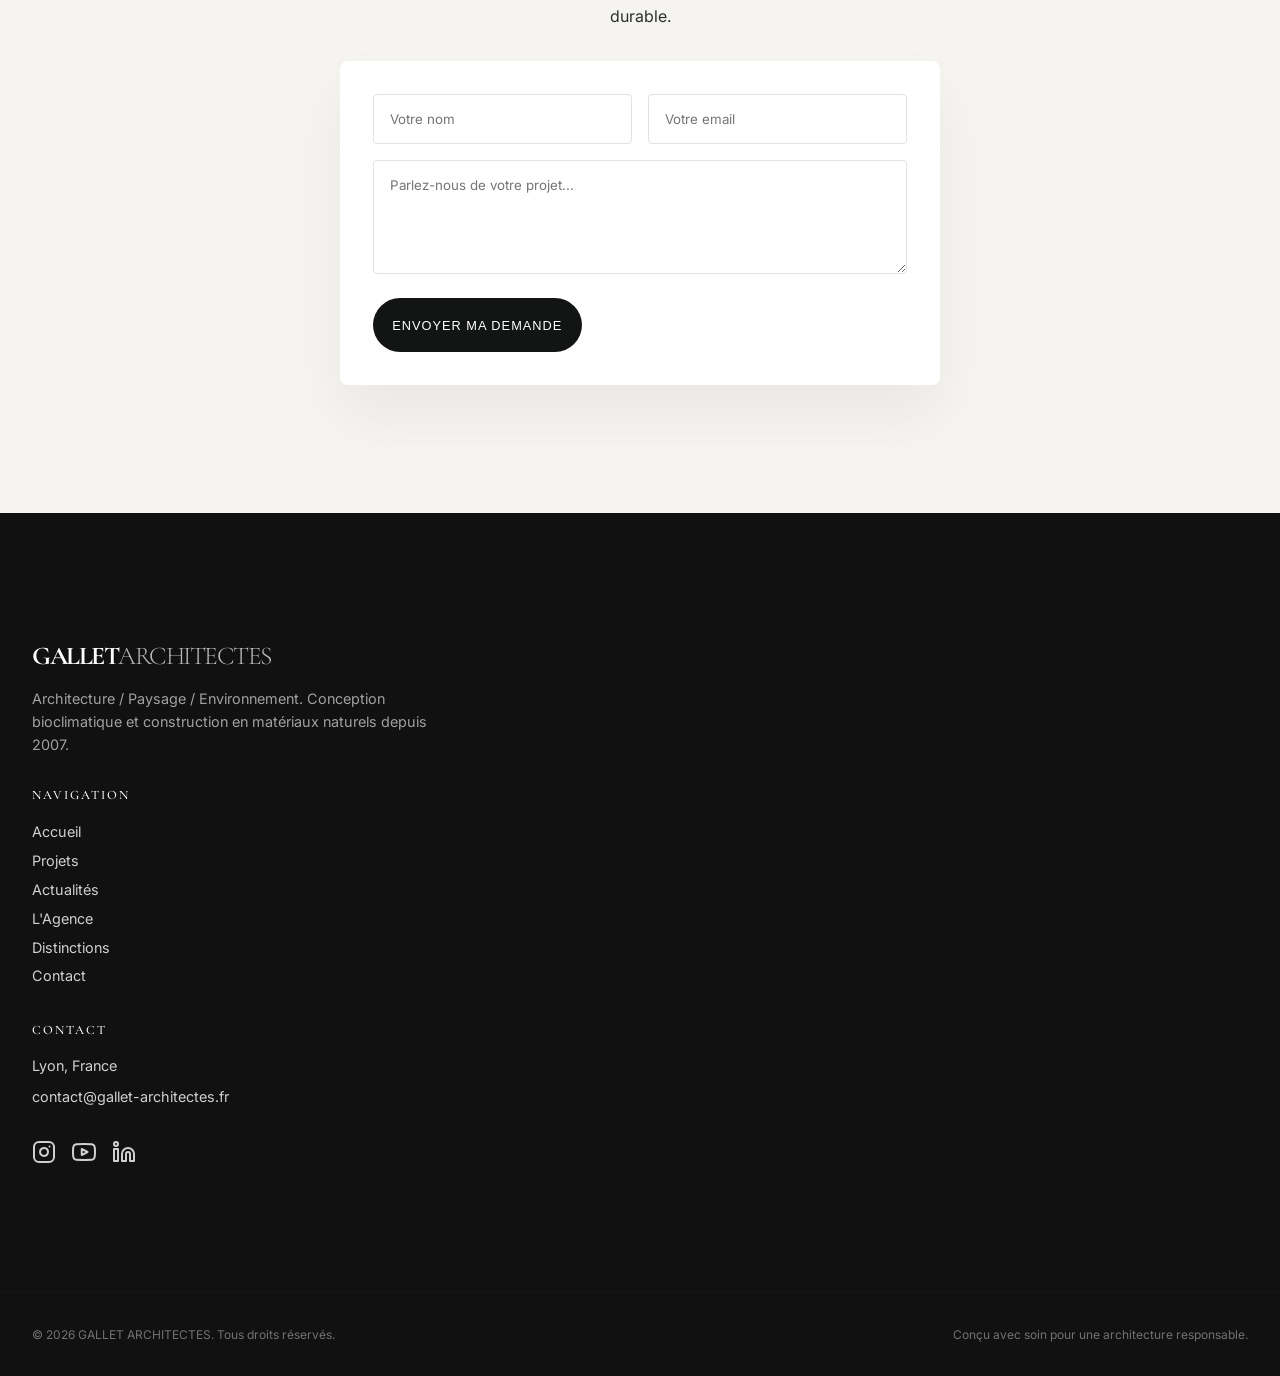
==== commit 05e7e519: "Add Google Search Console verification meta tag" ====
--- a/index.html
+++ b/index.html
@@ -7,6 +7,7 @@
     <title>GALLET ARCHITECTES | Architecture Bas Carbone & Environnement</title>
     <meta name="description"
         content="Agence d'architecture à Lyon spécialisée dans la construction durable : bois, paille, pierre massive et habitat passif.">
+    <meta name="google-site-verification" content="G6arTEHfpDjFWRoxWiKpvbYXZXwHfRICdBsjB-TLkX4" />
 
     <!-- Fonts -->
     <link rel="preconnect" href="https://fonts.googleapis.com">
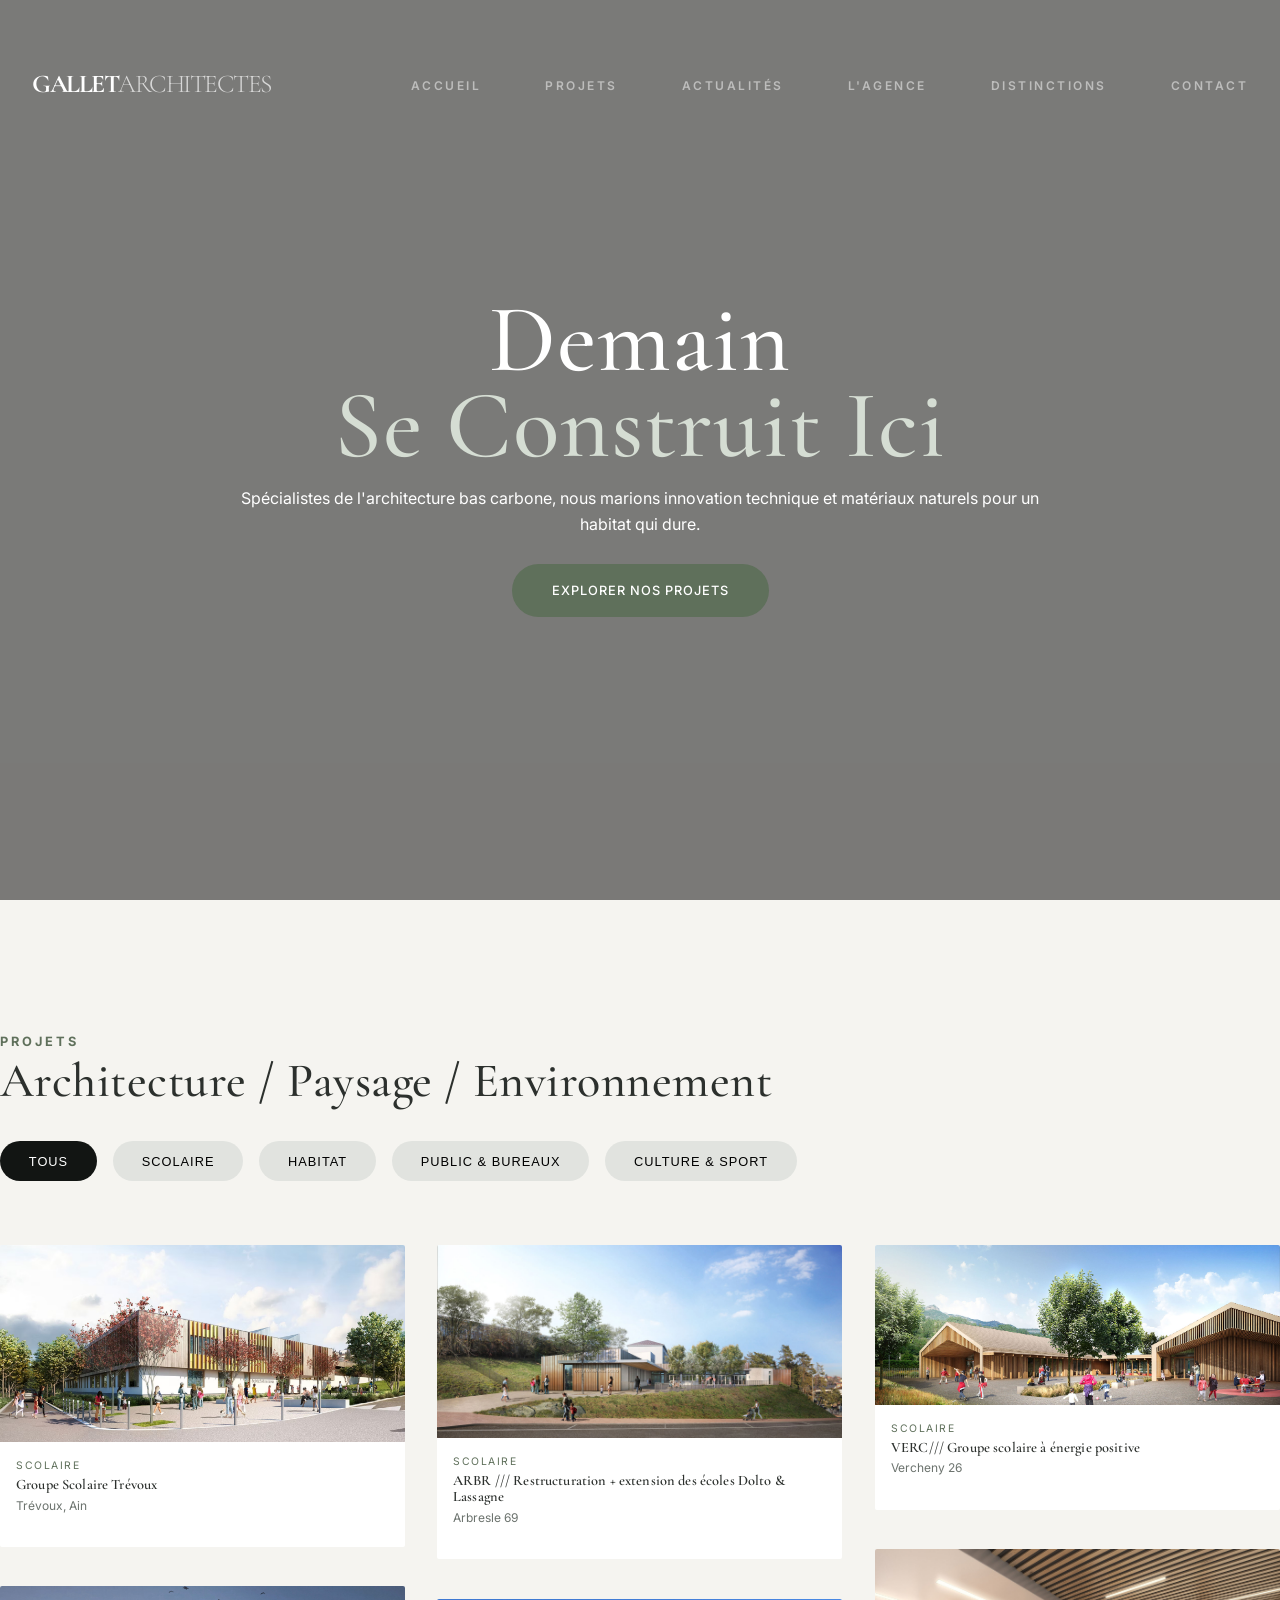
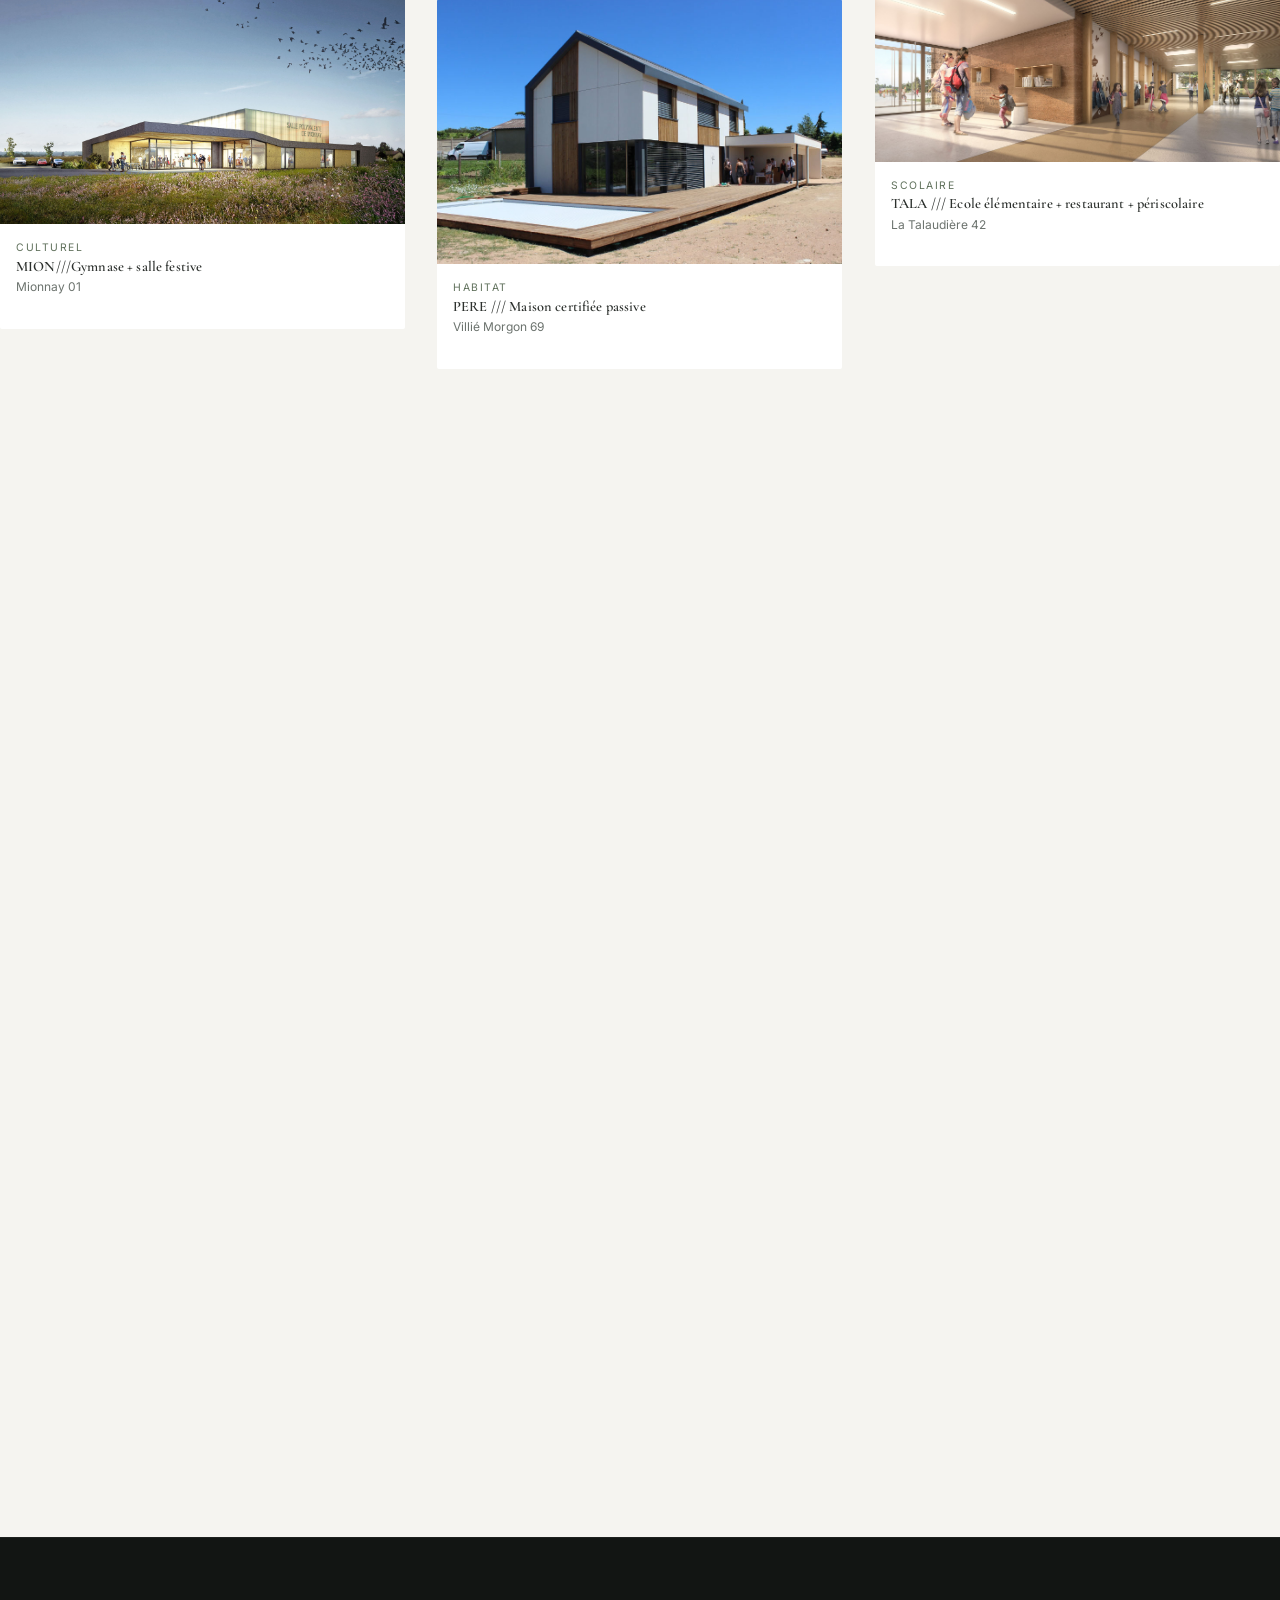
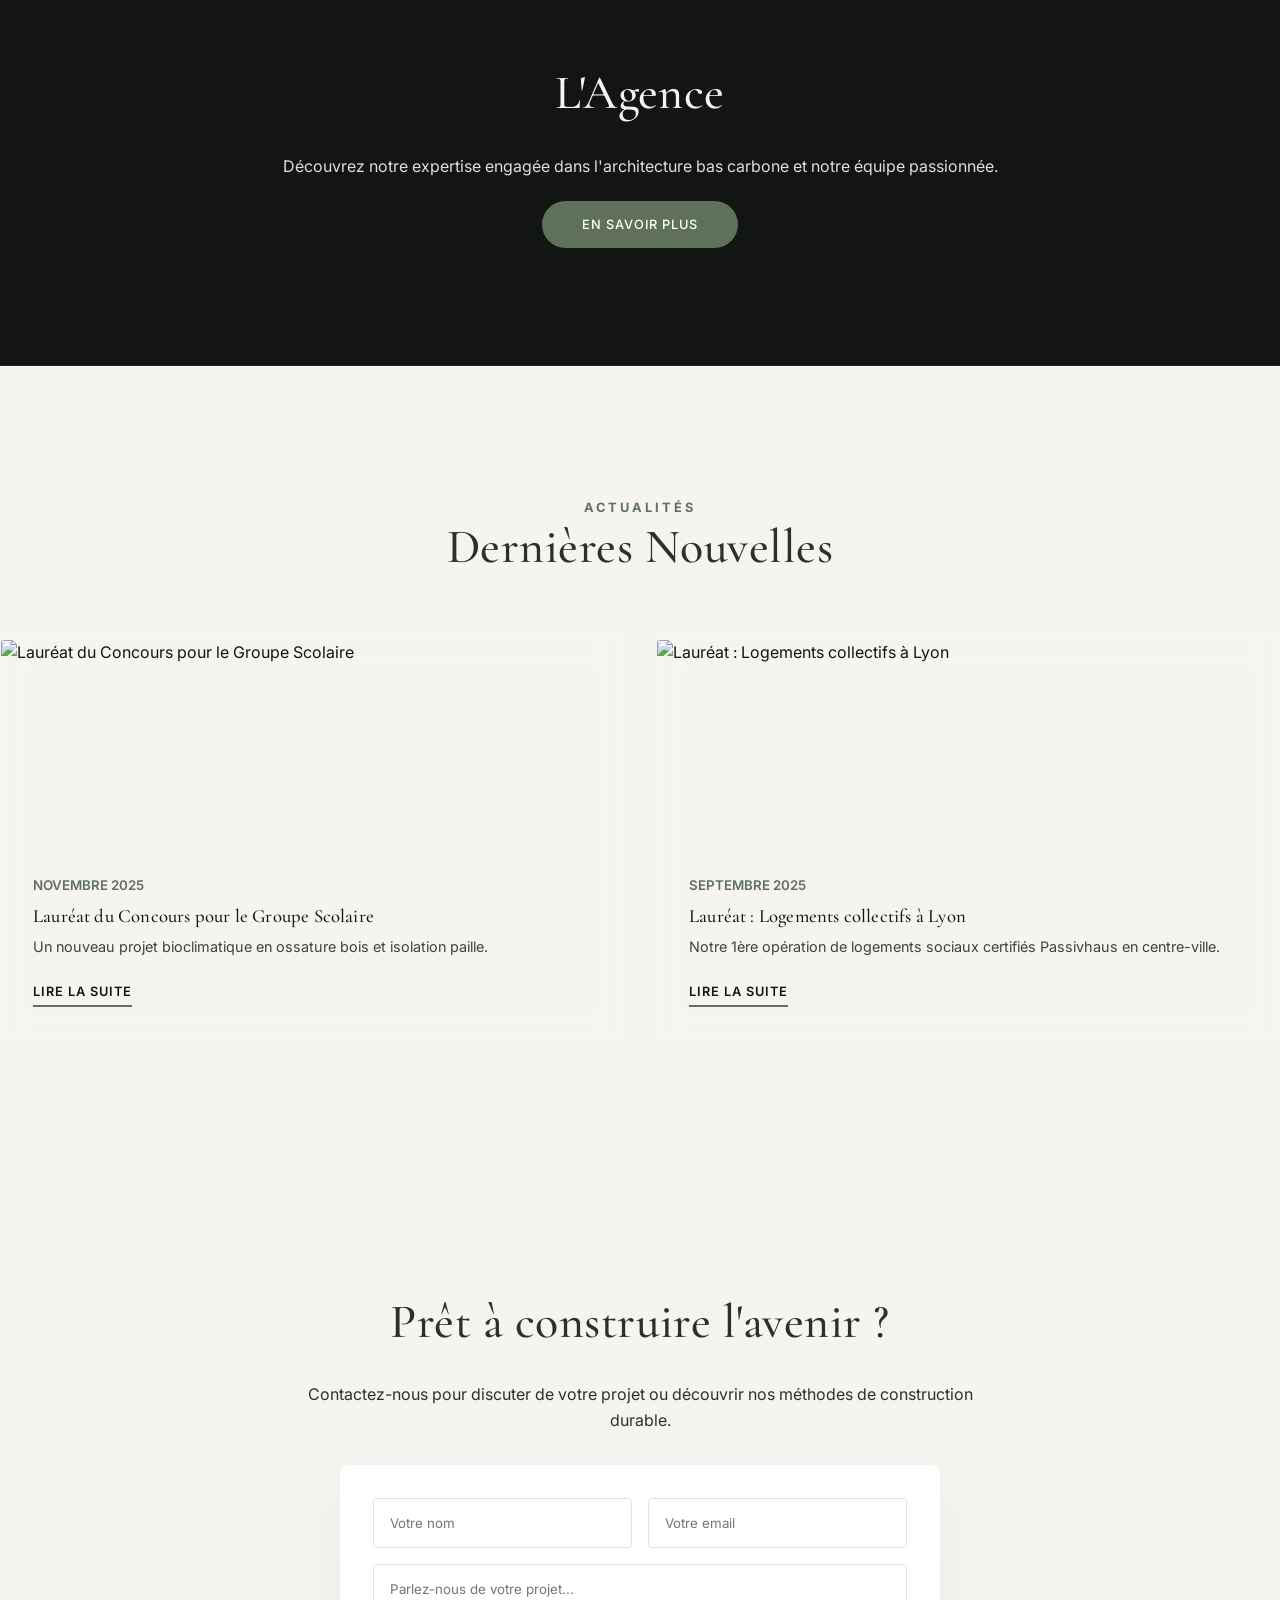
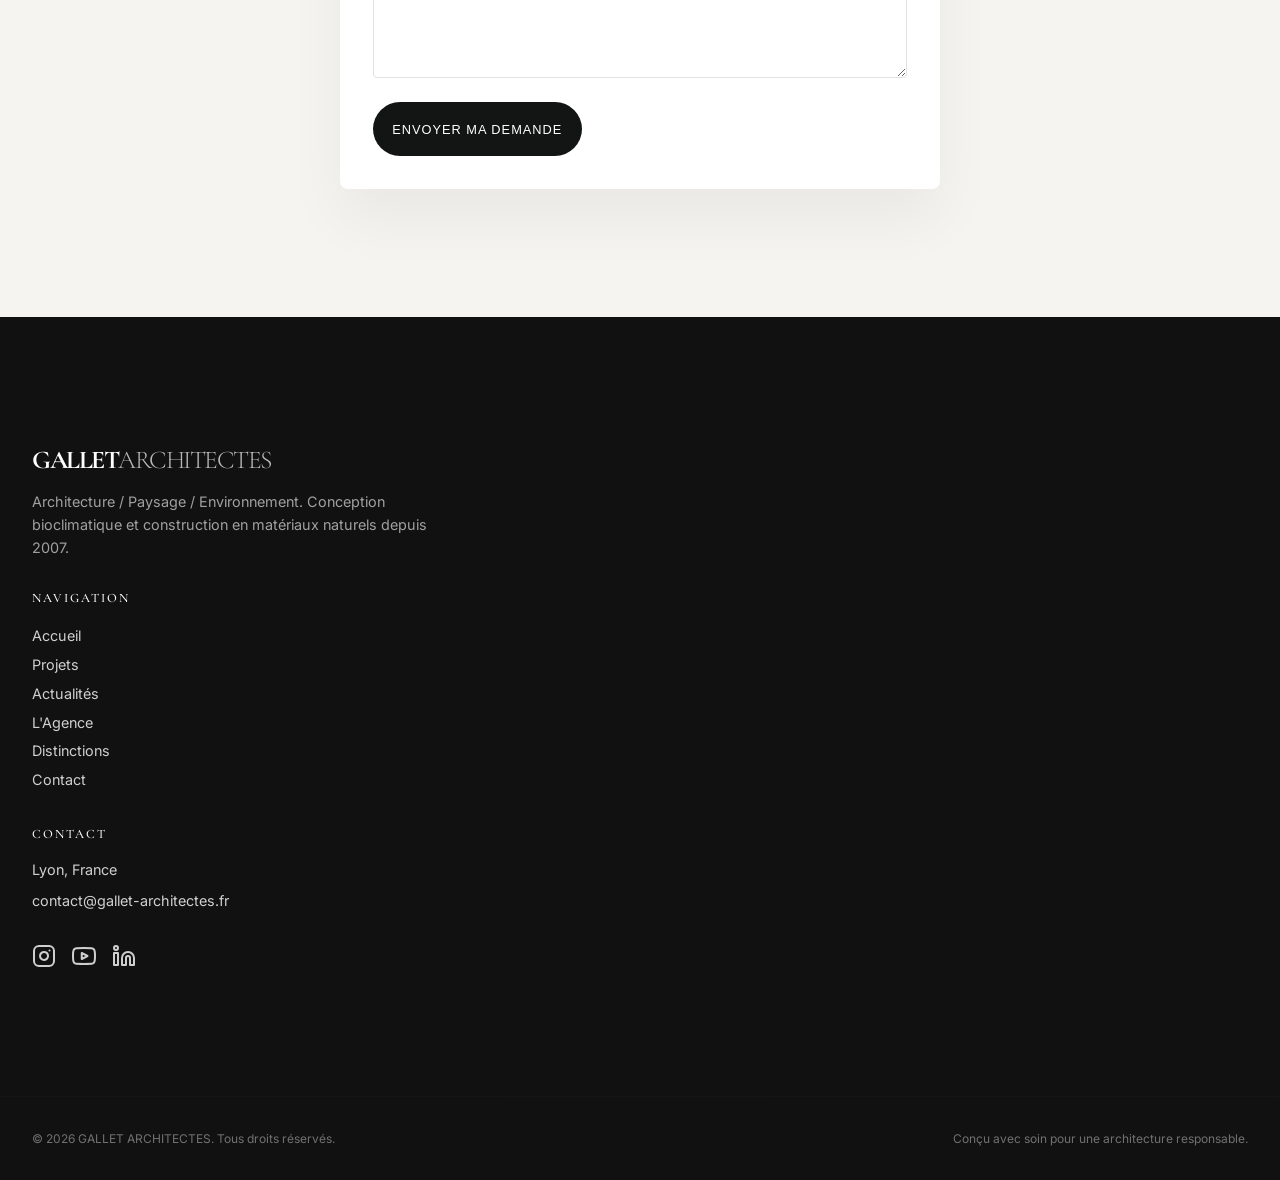
==== commit 1501fb81: "seo: optimisation complète SEO - Open Graph, Schema.org JSON-LD, canonical, keywords, robots.txt, si" ====
--- a/index.html
+++ b/index.html
@@ -4,10 +4,83 @@
 <head>
     <meta charset="UTF-8">
     <meta name="viewport" content="width=device-width, initial-scale=1.0">
-    <title>GALLET ARCHITECTES | Architecture Bas Carbone & Environnement</title>
-    <meta name="description"
-        content="Agence d'architecture à Lyon spécialisée dans la construction durable : bois, paille, pierre massive et habitat passif.">
+
+    <!-- SEO Primaire -->
+    <title>Gallet Architectes | Architecture Bas Carbone à Lyon | Bois, Paille, Pierre</title>
+    <meta name="description" content="Gallet Architectes, agence fondée par Damien et Stéphanie Gallet à Lyon. Spécialistes de l'architecture durable : construction bois, isolation paille, pierre massive et bâtiments passifs depuis 2007.">
+    <meta name="keywords" content="Gallet architectes, Gallet architecture, Damien Gallet architecte, Stéphanie Gallet architecte, architecture Lyon, architecture bas carbone, construction bois, isolation paille, architecture durable, bâtiment passif, architecte bois paille Lyon">
+    <meta name="author" content="Gallet Architectes">
+    <meta name="robots" content="index, follow">
+
+    <!-- Canonical URL -->
+    <link rel="canonical" href="https://gallet-architecture.vercel.app/">
+
+    <!-- Open Graph (Facebook, LinkedIn, WhatsApp) -->
+    <meta property="og:type" content="website">
+    <meta property="og:title" content="Gallet Architectes | Architecture Bas Carbone à Lyon">
+    <meta property="og:description" content="Agence d'architecture à Lyon fondée par Damien et Stéphanie Gallet. Spécialistes de la construction durable : bois, paille, pierre massive et bâtiments passifs depuis 2007.">
+    <meta property="og:url" content="https://gallet-architecture.vercel.app/">
+    <meta property="og:site_name" content="Gallet Architectes">
+    <meta property="og:locale" content="fr_FR">
+
+    <!-- Twitter Card -->
+    <meta name="twitter:card" content="summary_large_image">
+    <meta name="twitter:title" content="Gallet Architectes | Architecture Bas Carbone à Lyon">
+    <meta name="twitter:description" content="Spécialistes de l'architecture durable à Lyon : bois, paille, pierre massive, bâtiments passifs. Fondée en 2007 par Damien et Stéphanie Gallet.">
+
+    <!-- Google Search Console Verification -->
     <meta name="google-site-verification" content="G6arTEHfpDjFWRoxWiKpvbYXZXwHfRICdBsjB-TLkX4" />
+
+    <!-- Schema.org JSON-LD — Données structurées pour Google -->
+    <script type="application/ld+json">
+    {
+      "@context": "https://schema.org",
+      "@type": "ArchitectureFirm",
+      "name": "Gallet Architectes",
+      "alternateName": ["Gallet Architecture", "Gallet Architectes Lyon"],
+      "url": "https://gallet-architecture.vercel.app/",
+      "logo": "https://gallet-architecture.vercel.app/favicon.svg",
+      "description": "Agence d'architecture spécialisée dans la construction durable, bas carbone et bioclimatique. Bois, paille, pierre massive, bâtiments passifs. Fondée en 2007 à Lyon.",
+      "foundingDate": "2007",
+      "email": "contact@gallet-architectes.fr",
+      "address": {
+        "@type": "PostalAddress",
+        "addressLocality": "Lyon",
+        "addressCountry": "FR"
+      },
+      "areaServed": {
+        "@type": "Country",
+        "name": "France"
+      },
+      "founder": [
+        {
+          "@type": "Person",
+          "name": "Damien Gallet",
+          "jobTitle": "Architecte D.P.L.G",
+          "description": "Architecte expert Pro-Paille et Pierre, co-fondateur de Gallet Architectes"
+        },
+        {
+          "@type": "Person",
+          "name": "Stéphanie Gallet",
+          "jobTitle": "Architecte D.P.L.G",
+          "description": "Architecte experte OPC et QEB, co-fondatrice de Gallet Architectes"
+        }
+      ],
+      "knowsAbout": [
+        "Architecture bas carbone",
+        "Construction bois",
+        "Isolation paille",
+        "Pierre massive",
+        "Bâtiment passif",
+        "Architecture bioclimatique",
+        "Construction durable",
+        "Éco-construction"
+      ],
+      "sameAs": [
+        "https://github.com/maxencegallet05/Gallet-architecture"
+      ]
+    }
+    </script>
 
     <!-- Fonts -->
     <link rel="preconnect" href="https://fonts.googleapis.com">
--- a/style.css
+++ b/style.css
@@ -93,6 +93,13 @@
     padding: 0 var(--space-md);
 }
 
+/* Extra margin safety on smartphones to prevent text from touching screen edges */
+@media (max-width: 576px) {
+    .container {
+        padding: 0 1.5rem !important;
+    }
+}
+
 .grid {
     display: grid;
     gap: var(--space-md);
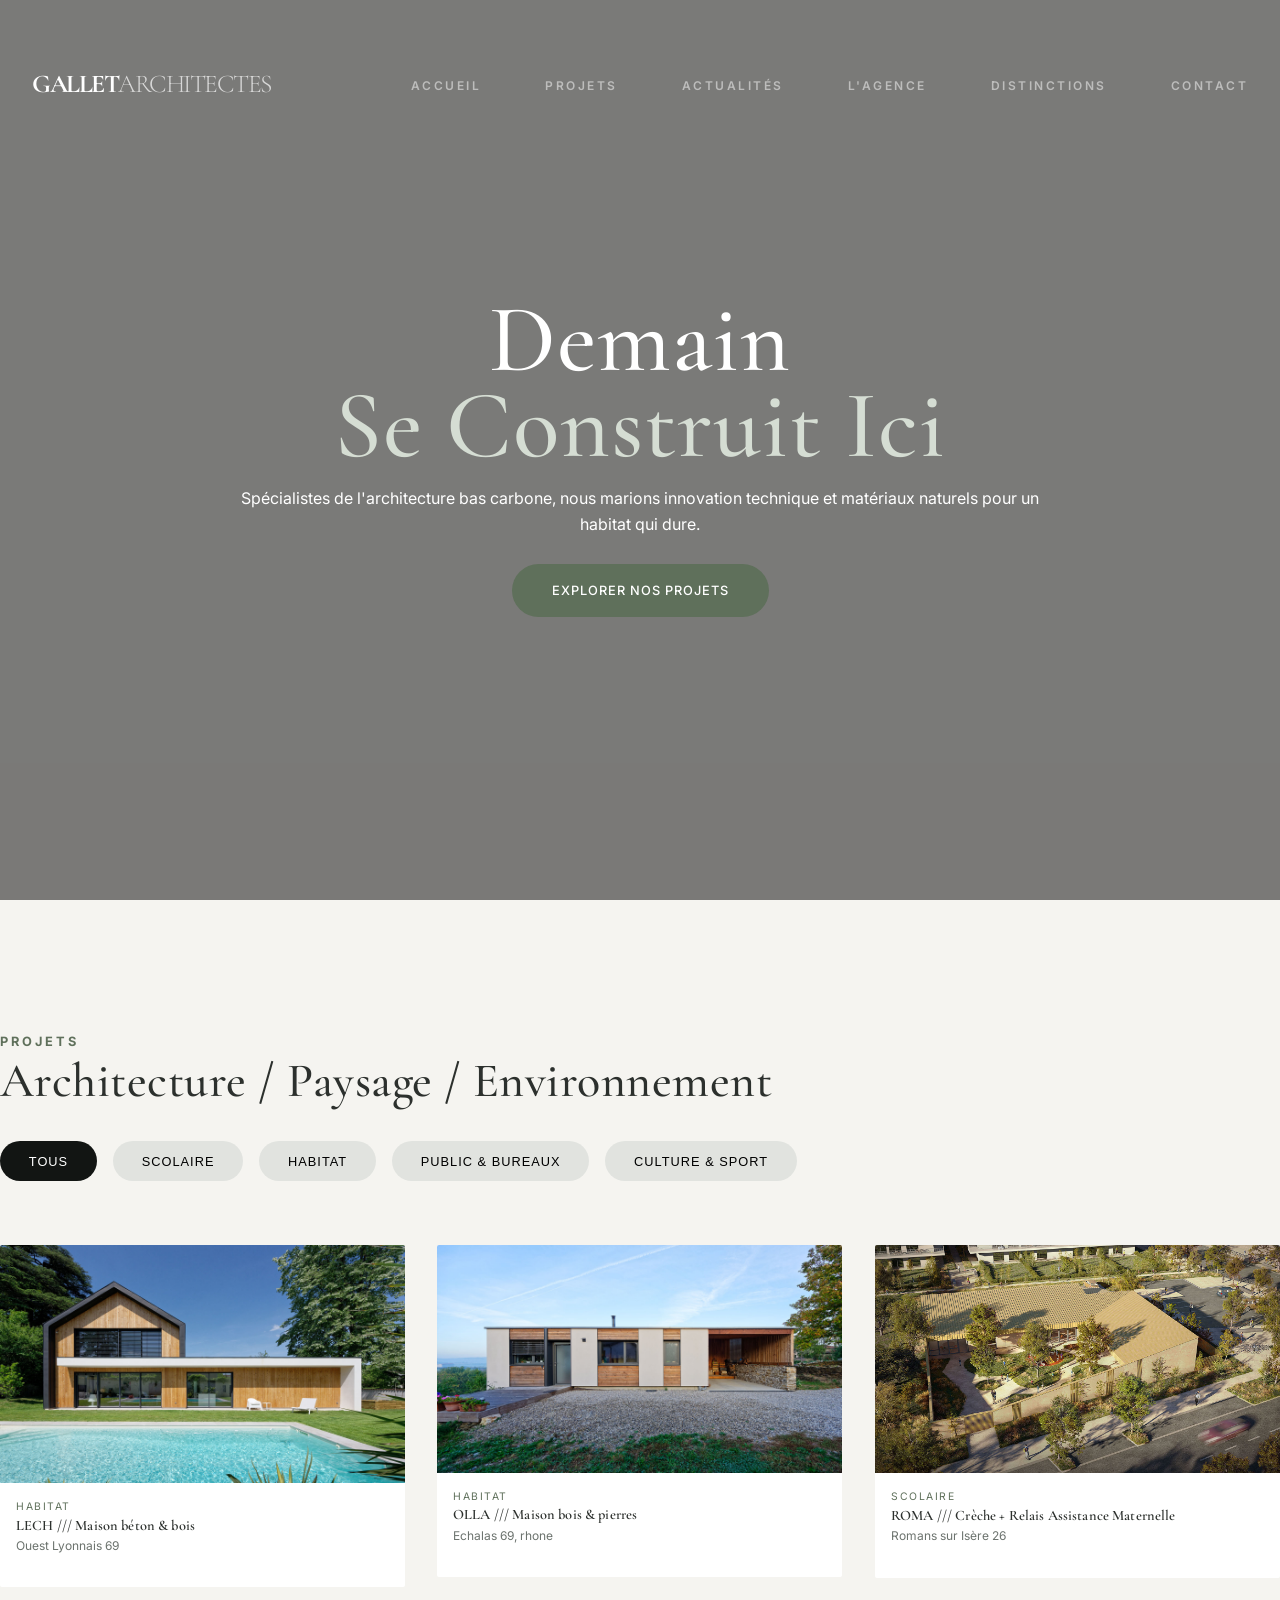
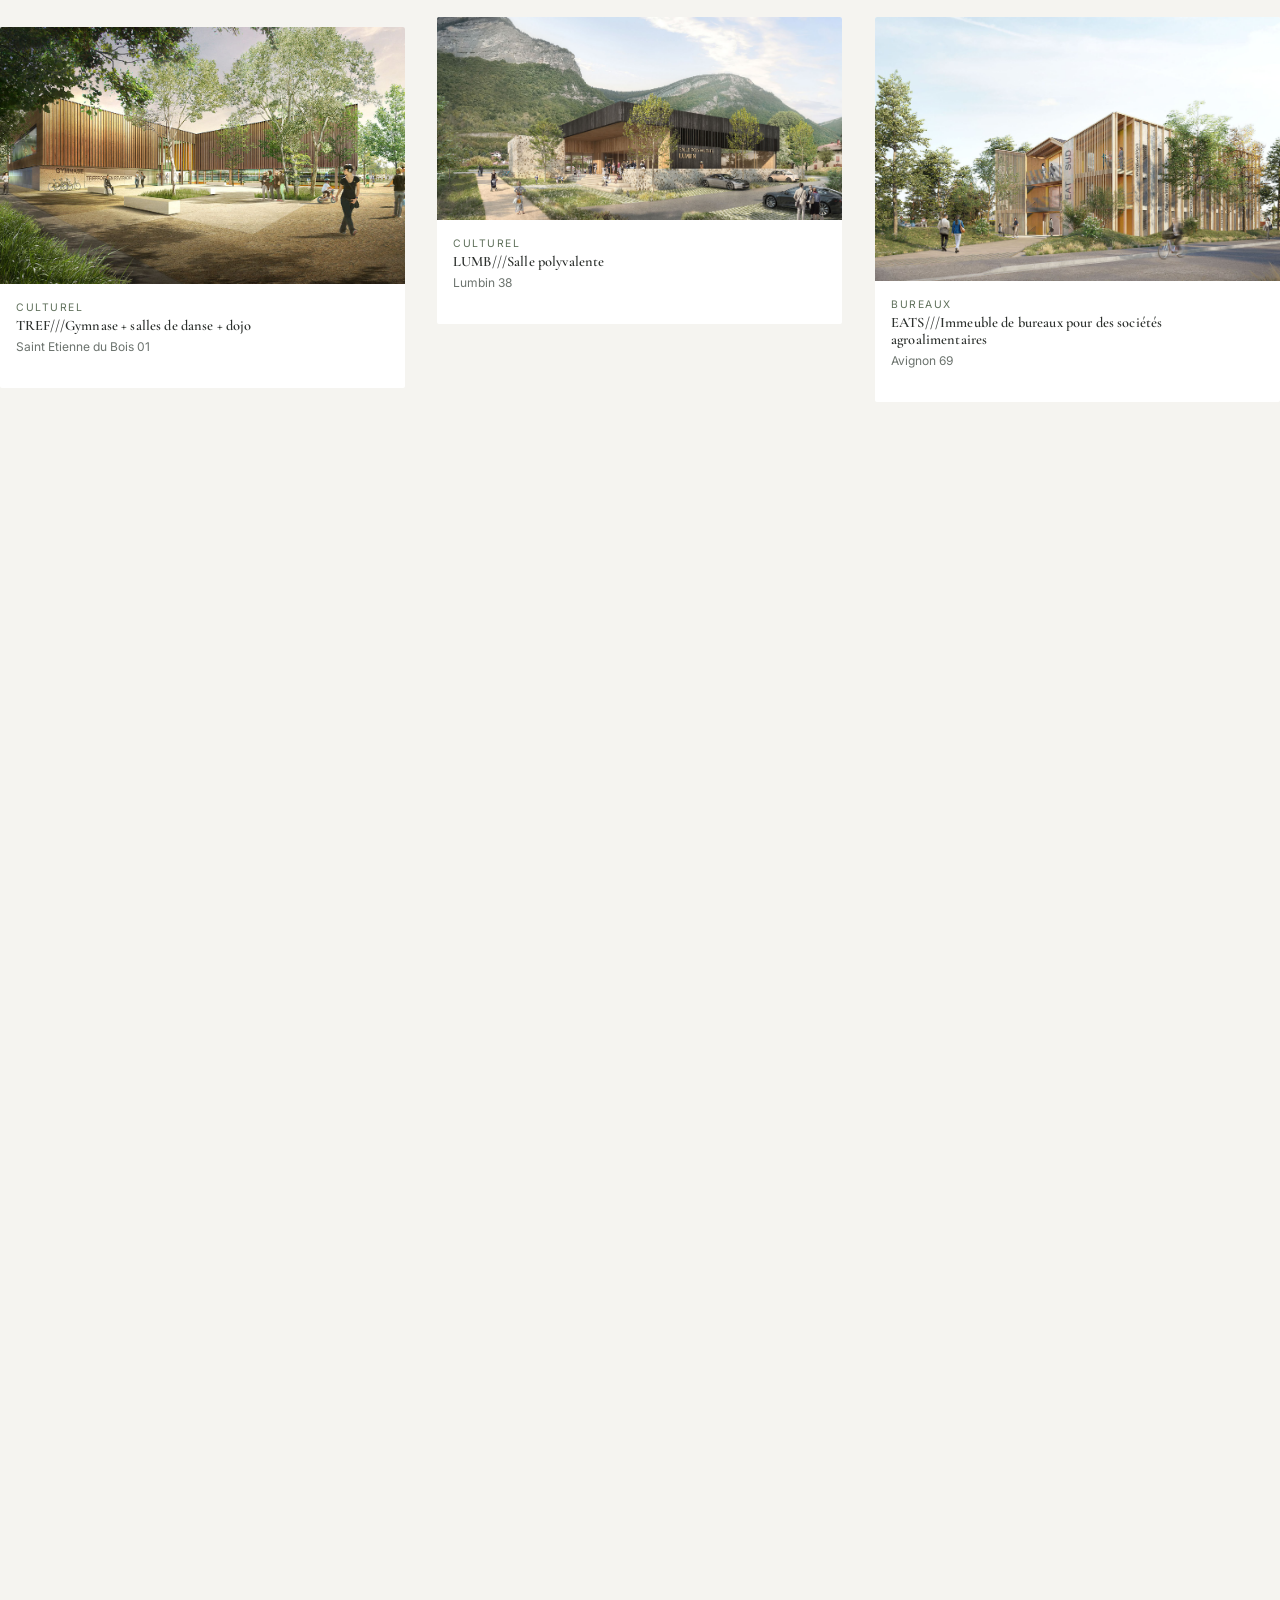
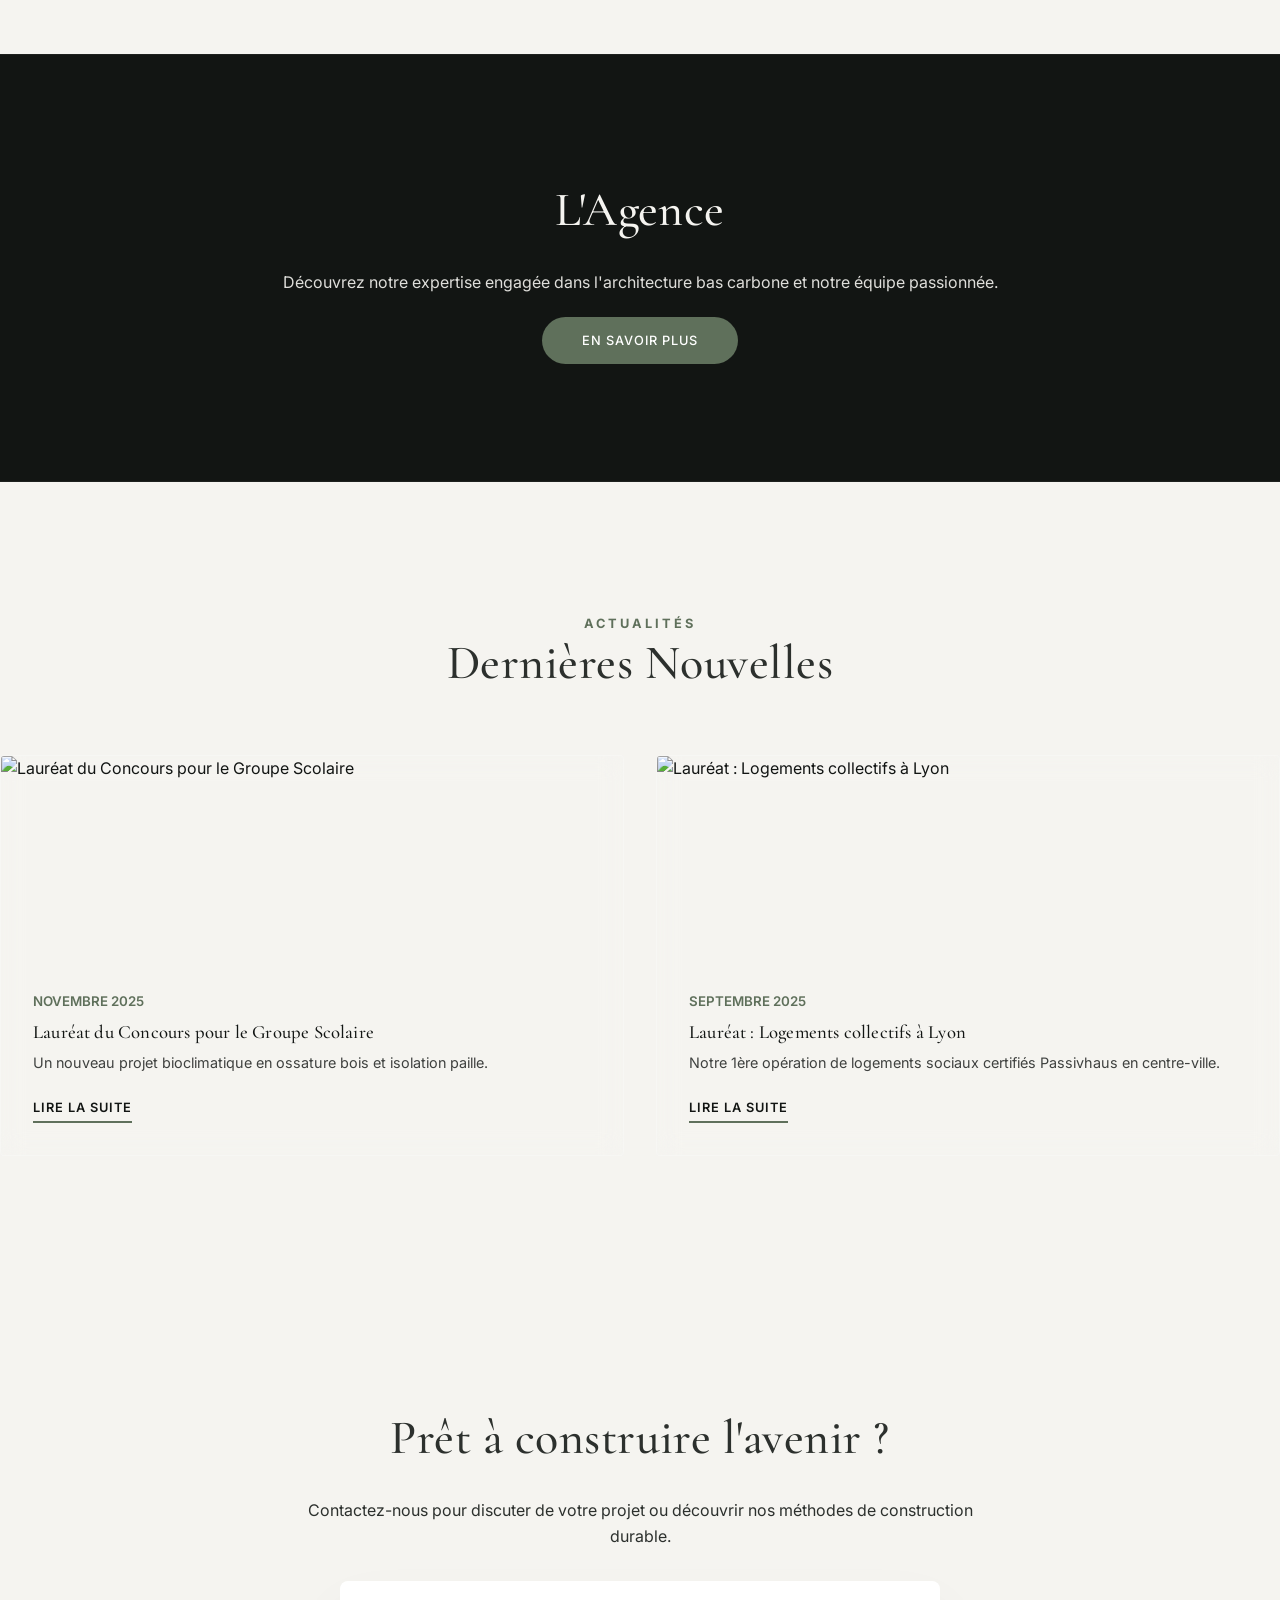
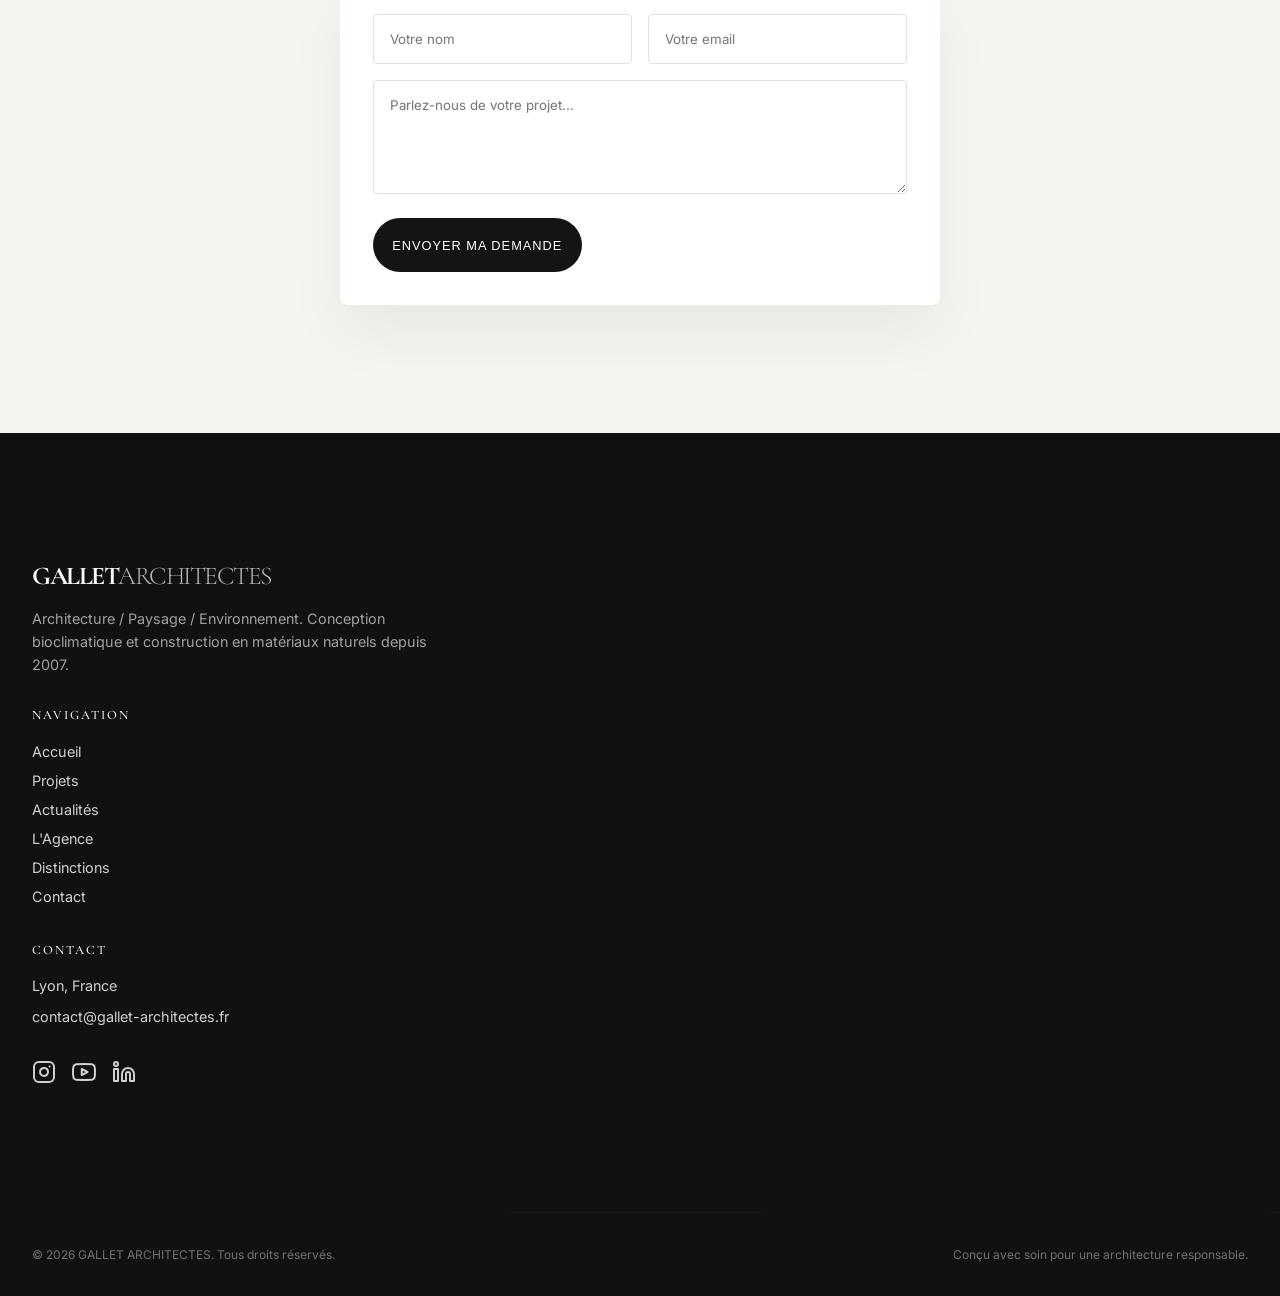
==== commit 4ab2364c: "fix: update favicon path to absolute" ====
--- a/index.html
+++ b/index.html
@@ -90,7 +90,7 @@
         rel="stylesheet">
 
     <!-- Favicon -->
-    <link rel="icon" type="image/svg+xml" href="favicon.svg">
+    <link rel="icon" type="image/svg+xml" href="/favicon.svg">
 
     <!-- Styles -->
     <link rel="stylesheet" href="style.css">
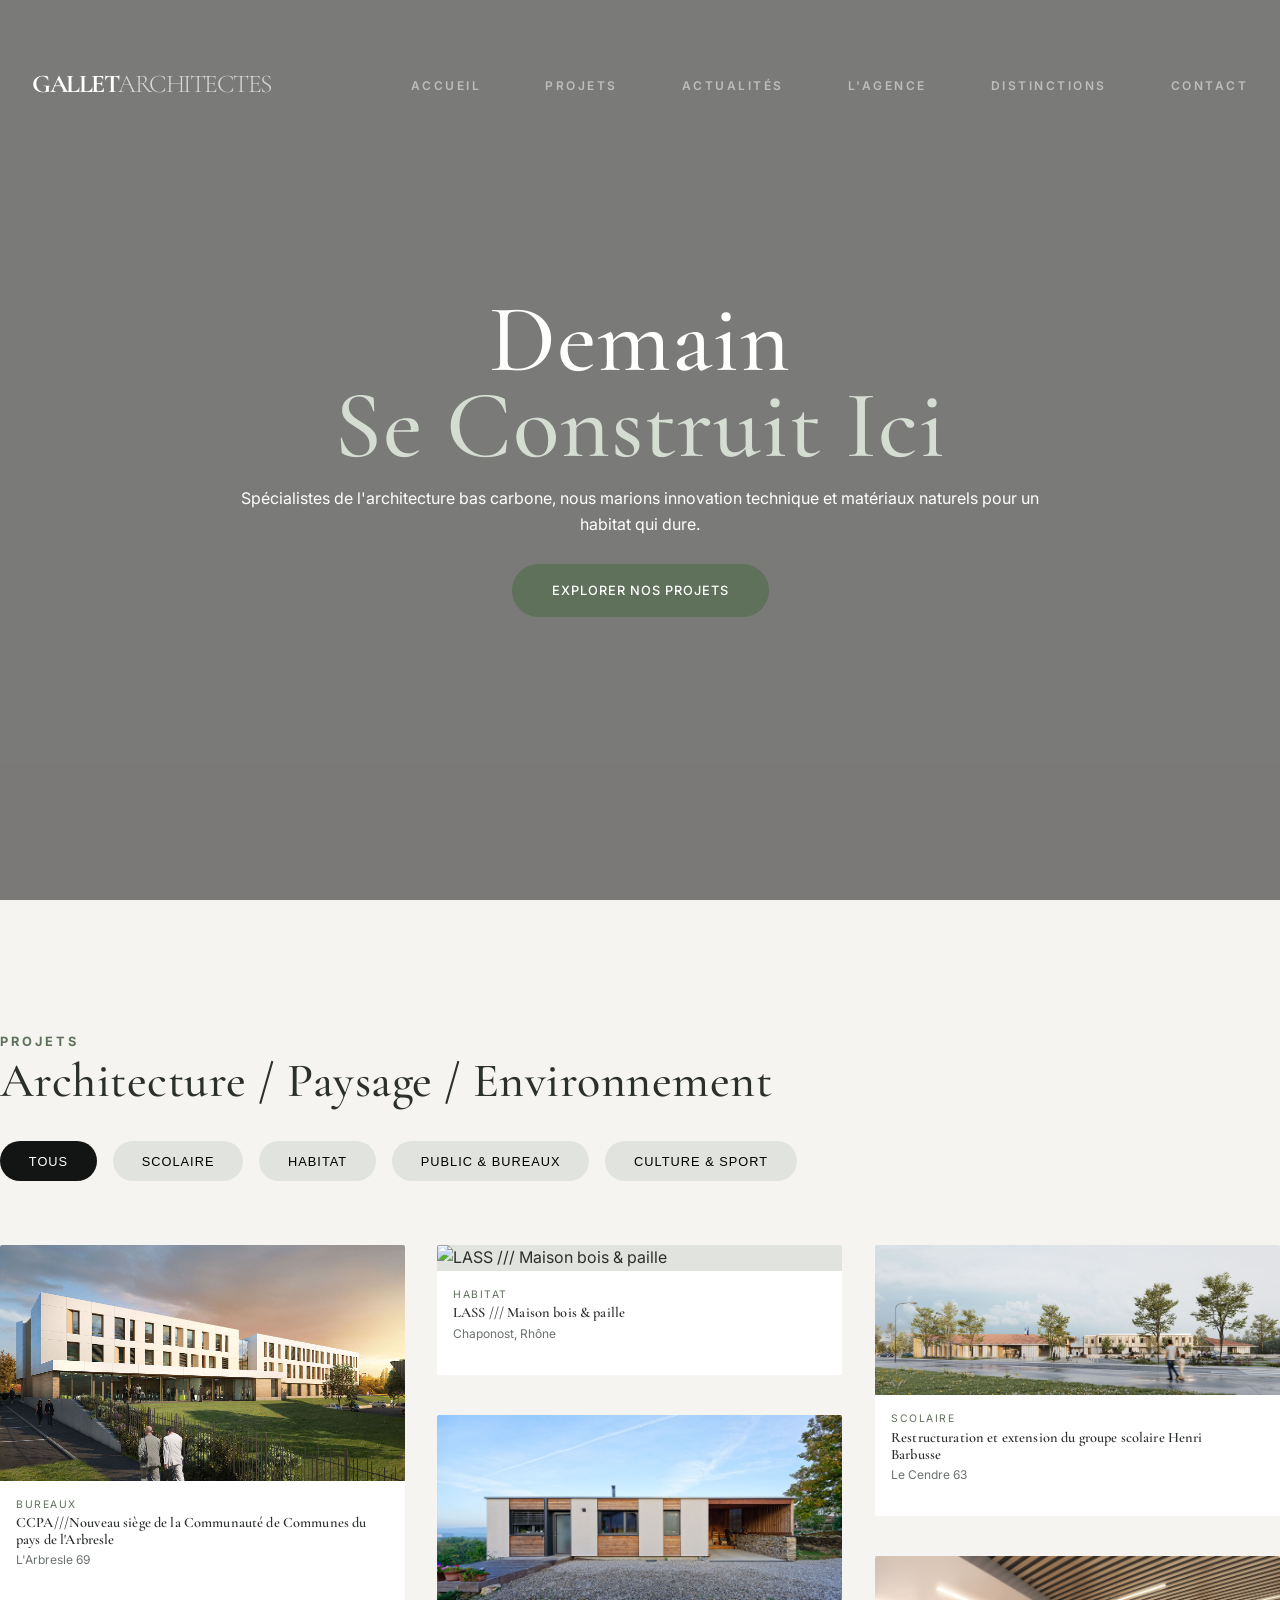
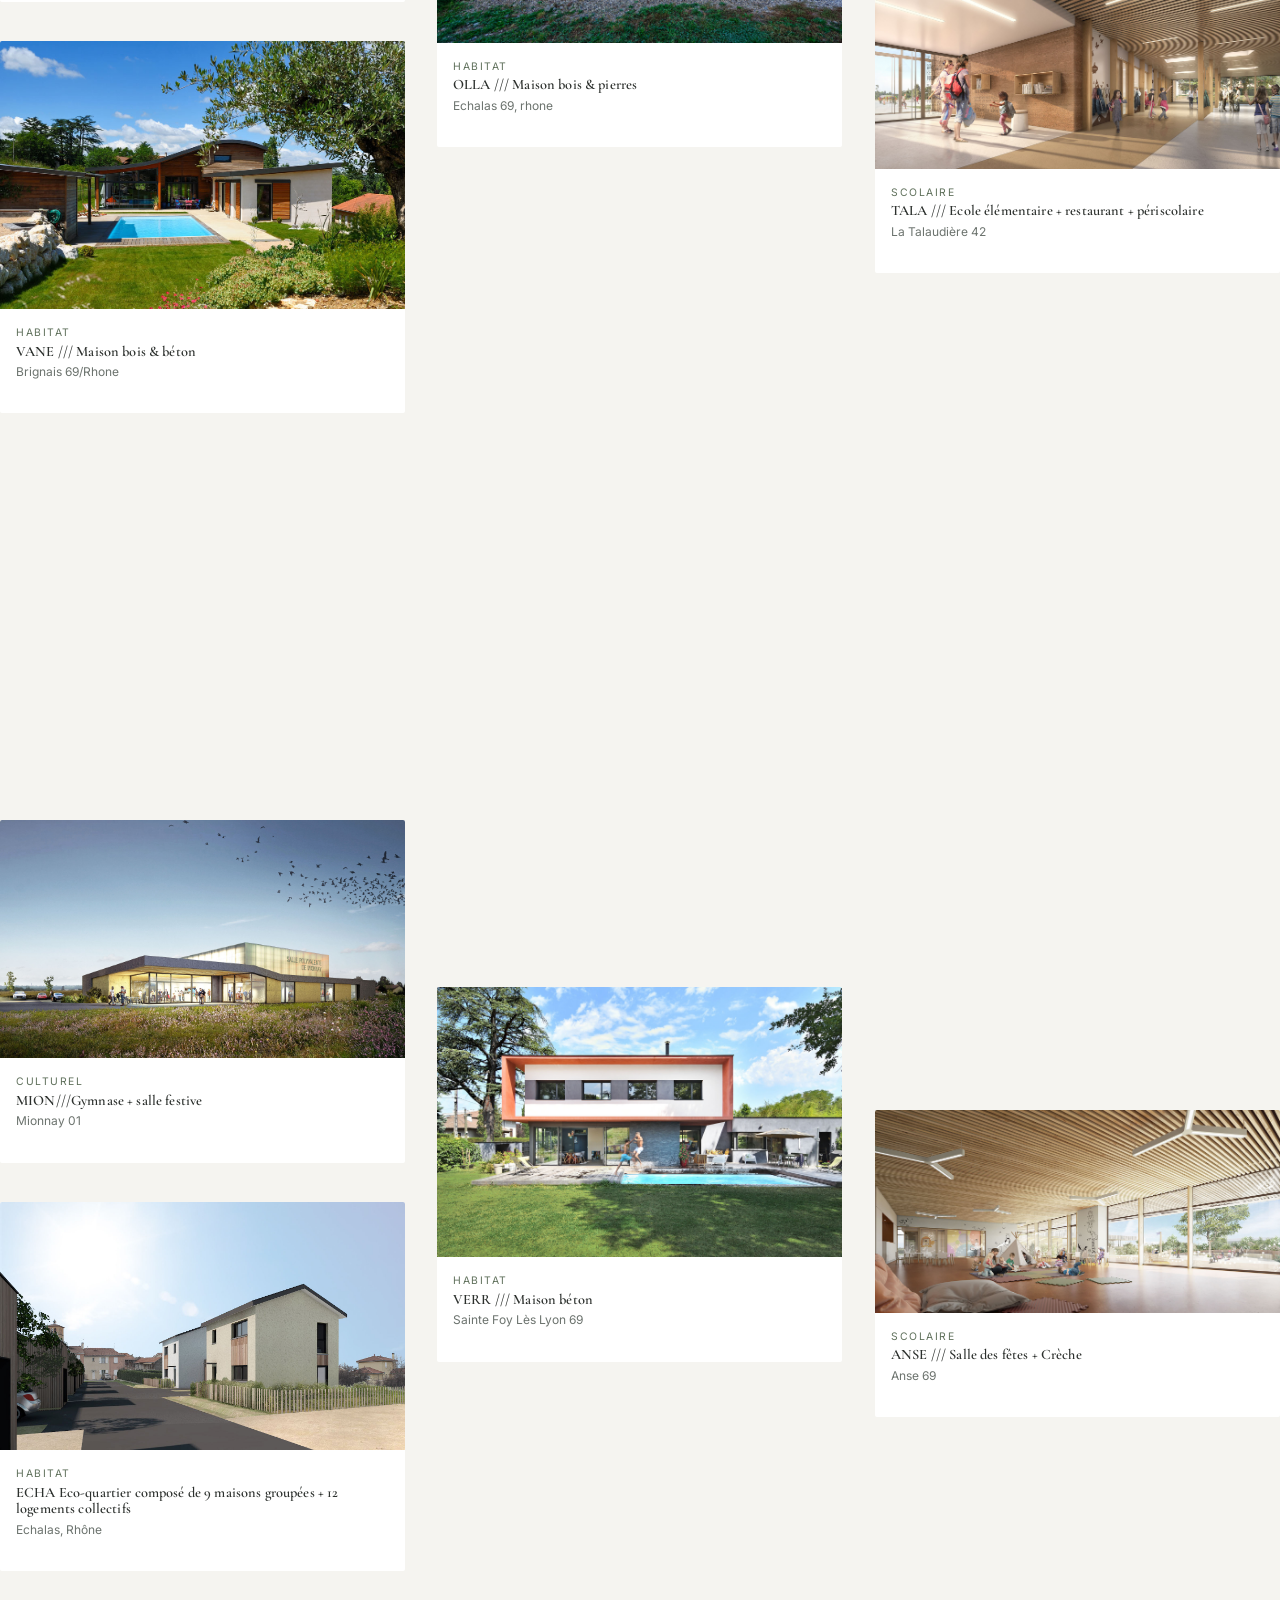
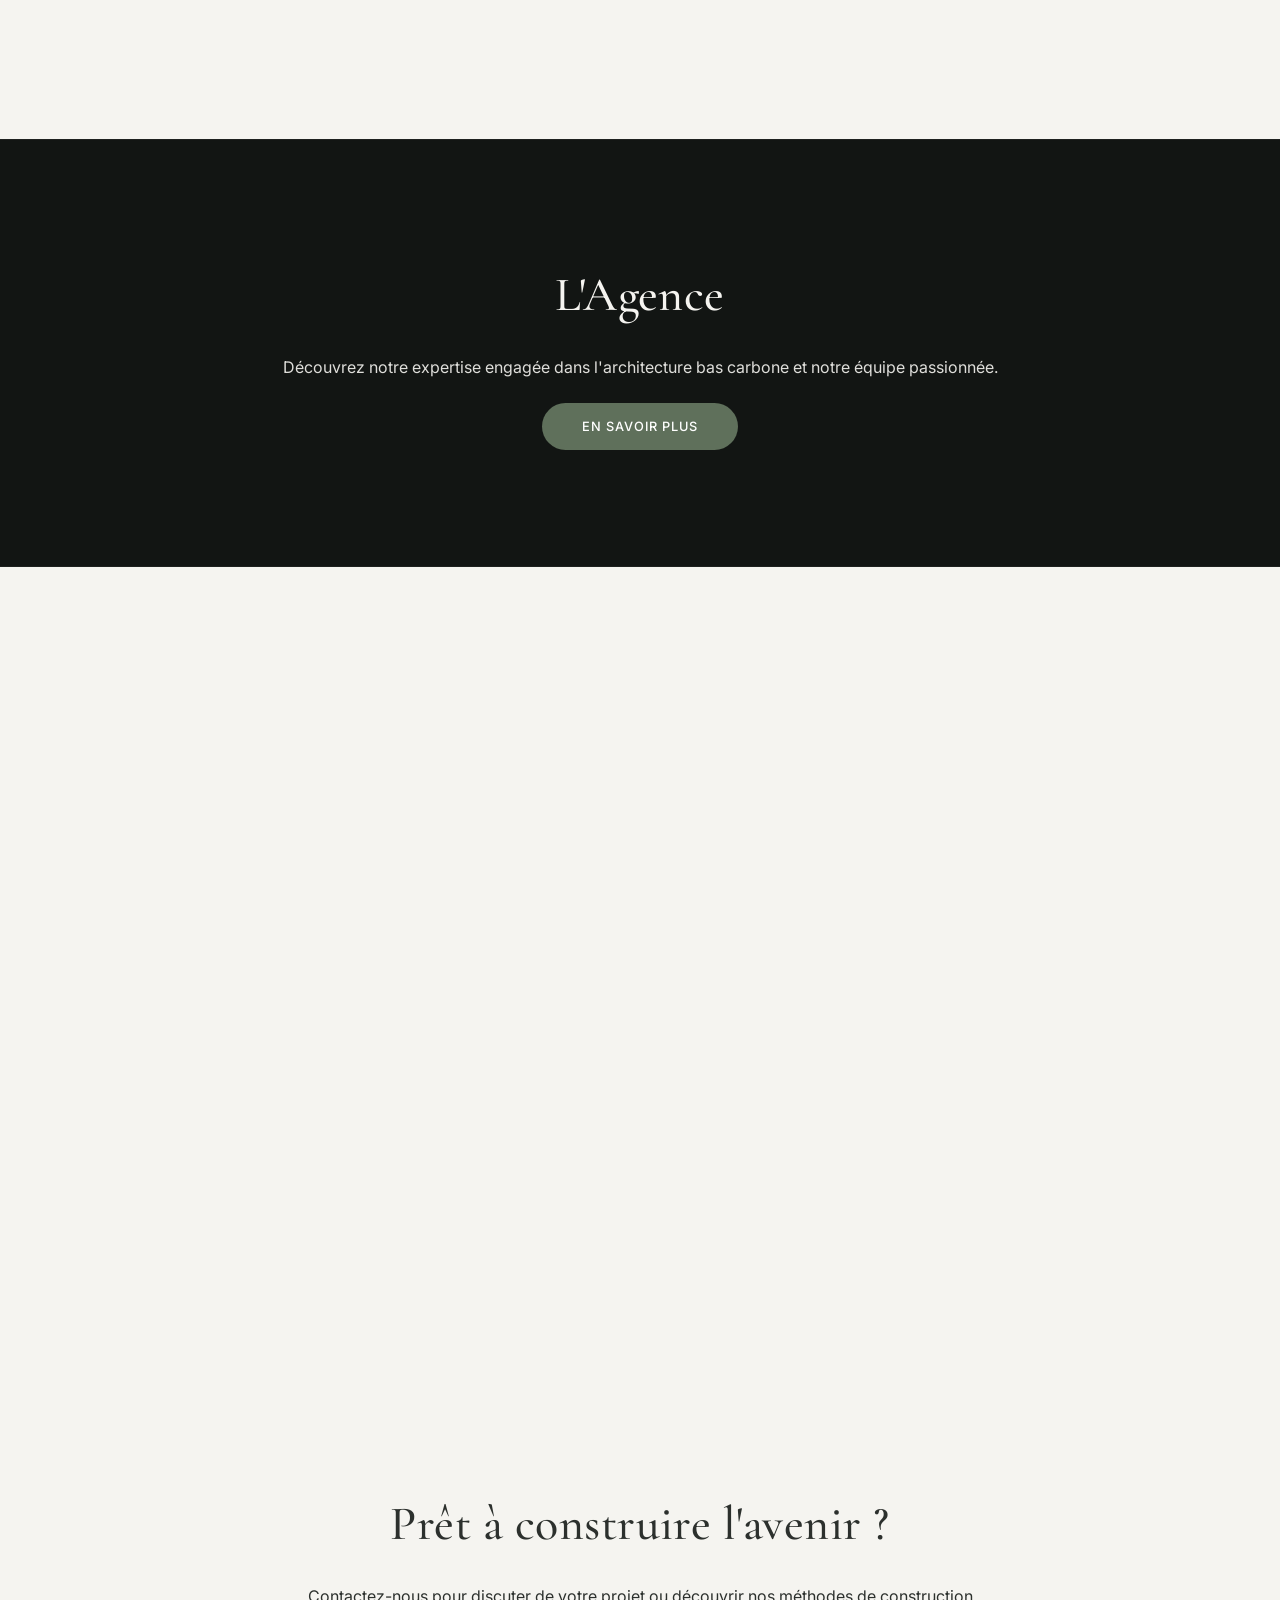
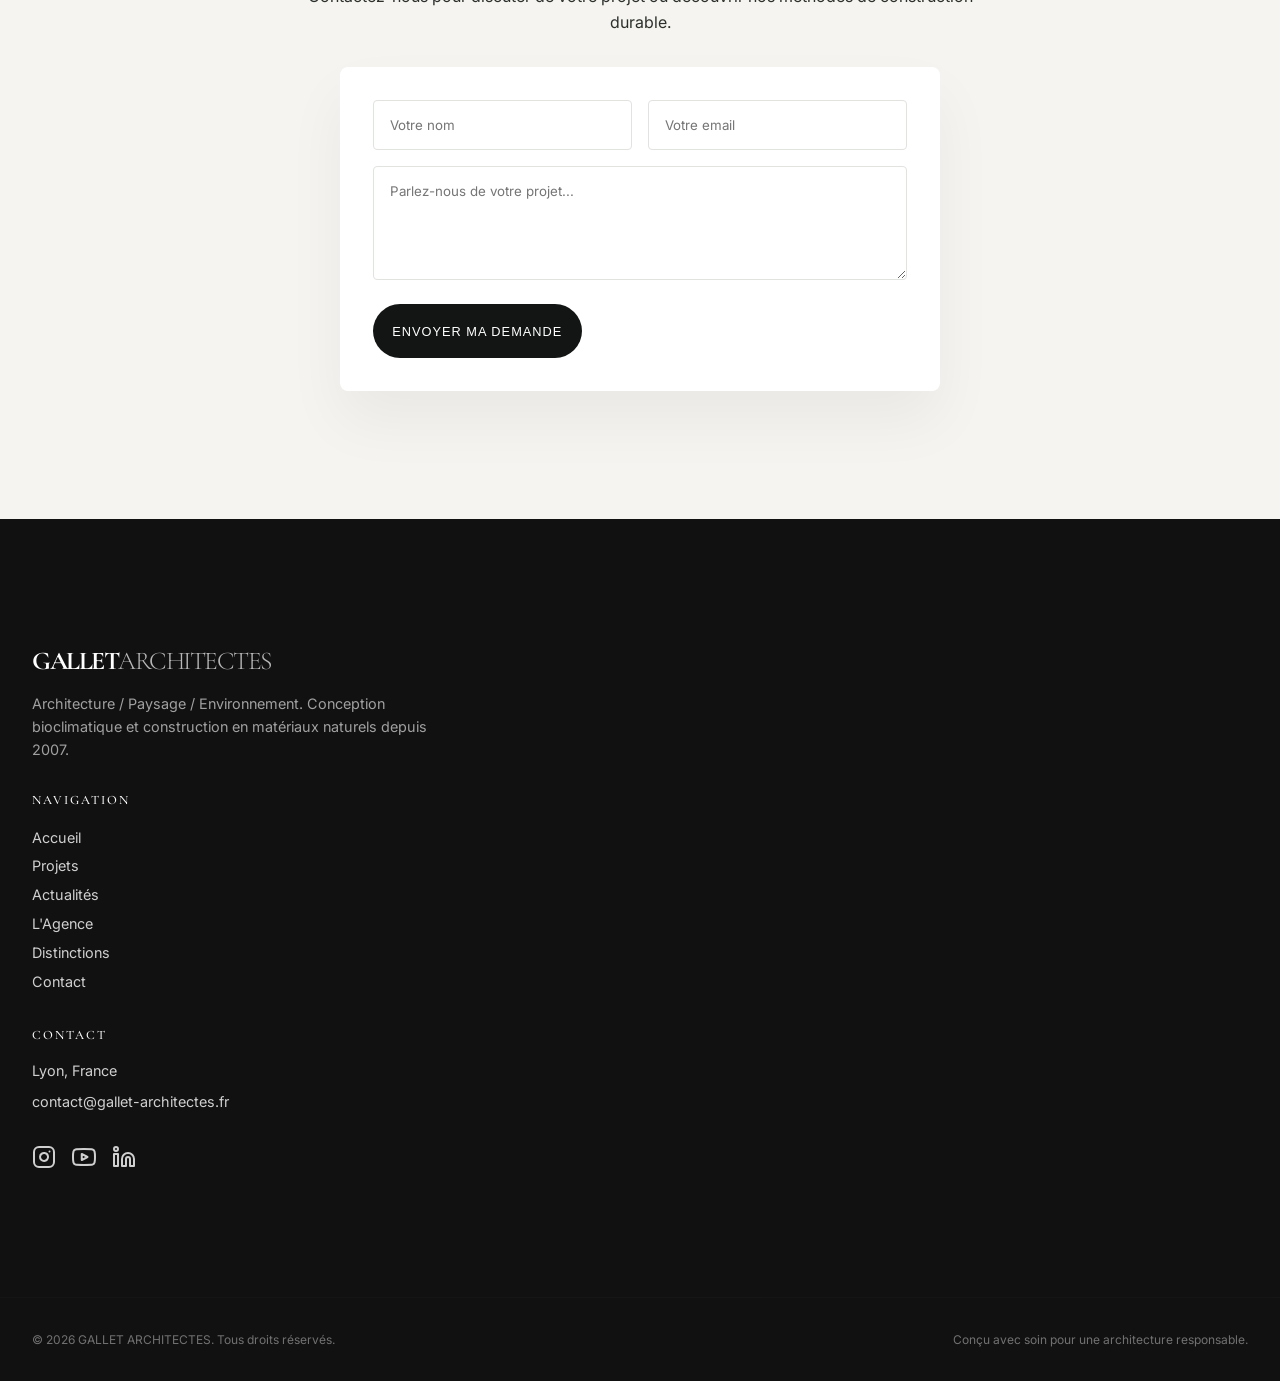
==== commit c655387c: "fix(seo): add WebSite schema for Google search site name" ====
--- a/index.html
+++ b/index.html
@@ -32,6 +32,15 @@
     <meta name="google-site-verification" content="G6arTEHfpDjFWRoxWiKpvbYXZXwHfRICdBsjB-TLkX4" />
 
     <!-- Schema.org JSON-LD — Données structurées pour Google -->
+    <script type="application/ld+json">
+    {
+      "@context": "https://schema.org",
+      "@type": "WebSite",
+      "name": "Gallet Architectes",
+      "alternateName": ["Gallet Architecture", "Gallet Architectes Lyon"],
+      "url": "https://gallet-architecture.vercel.app/"
+    }
+    </script>
     <script type="application/ld+json">
     {
       "@context": "https://schema.org",
